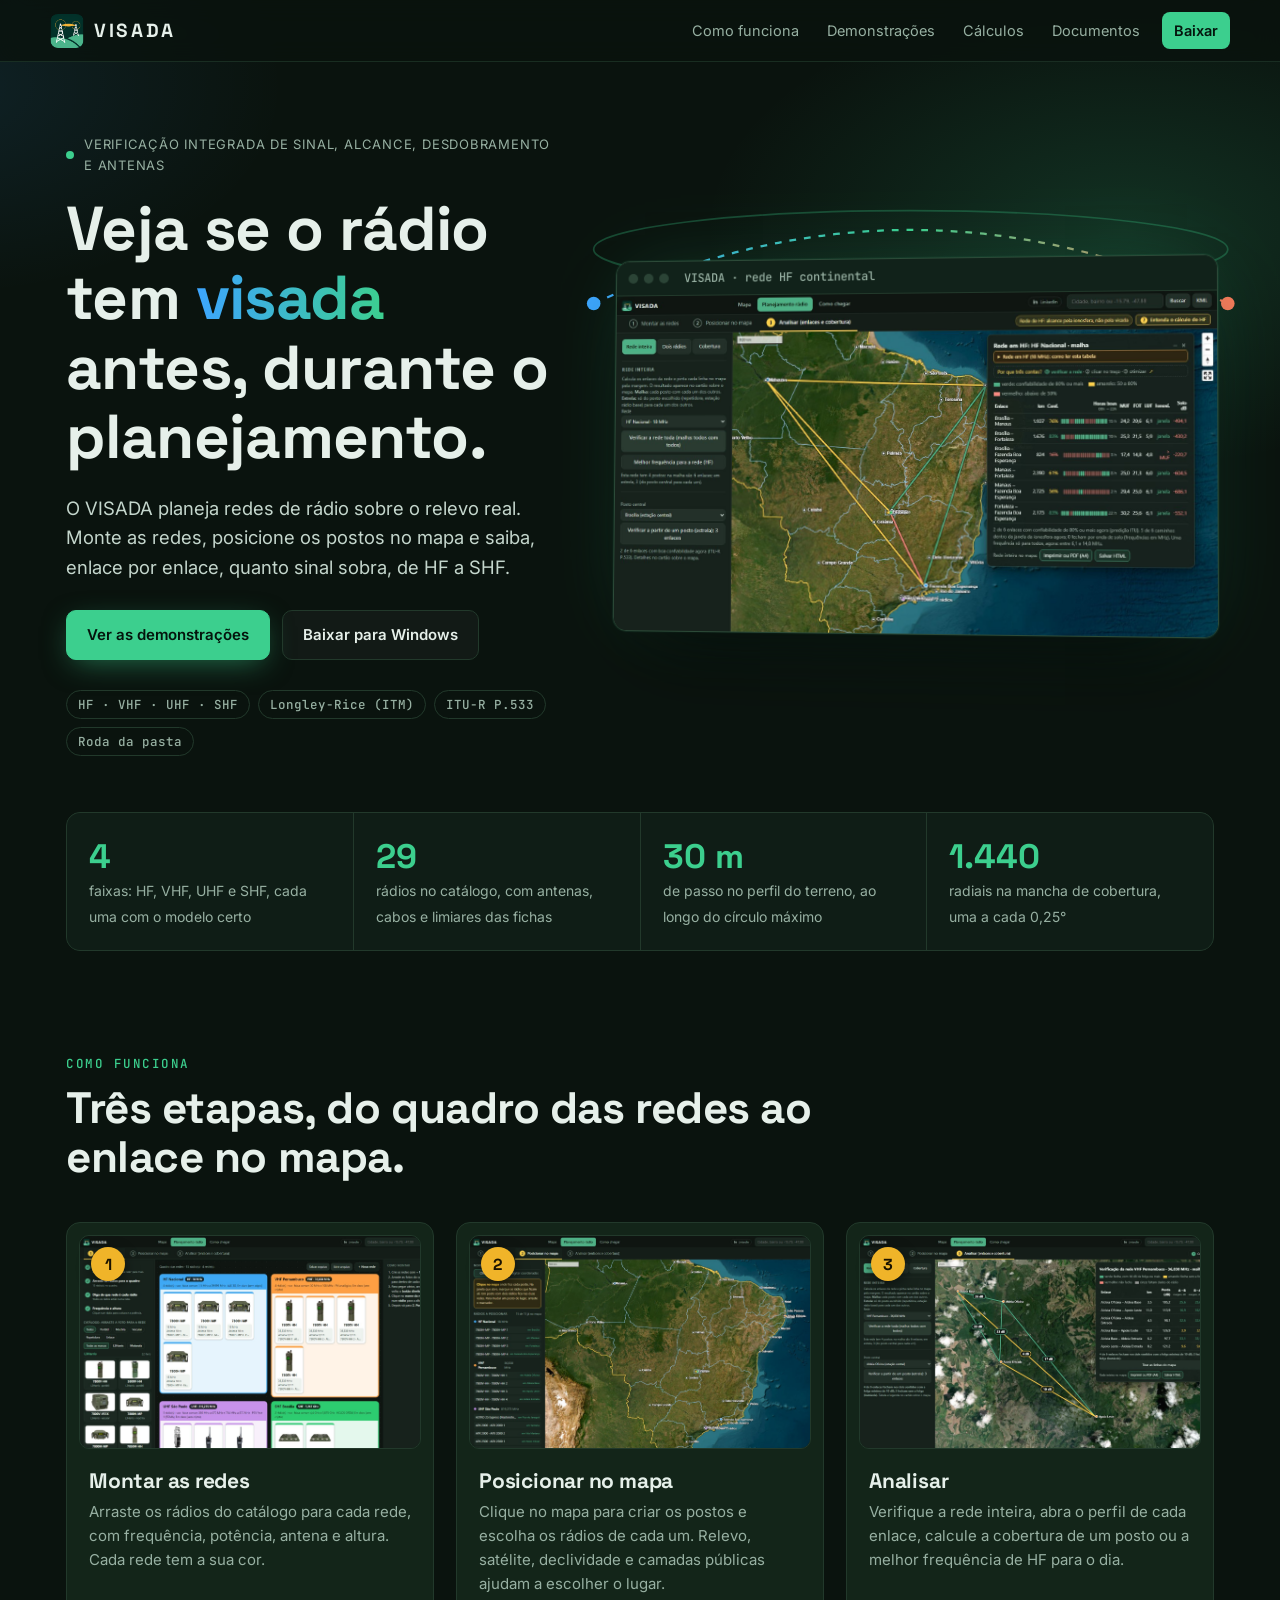
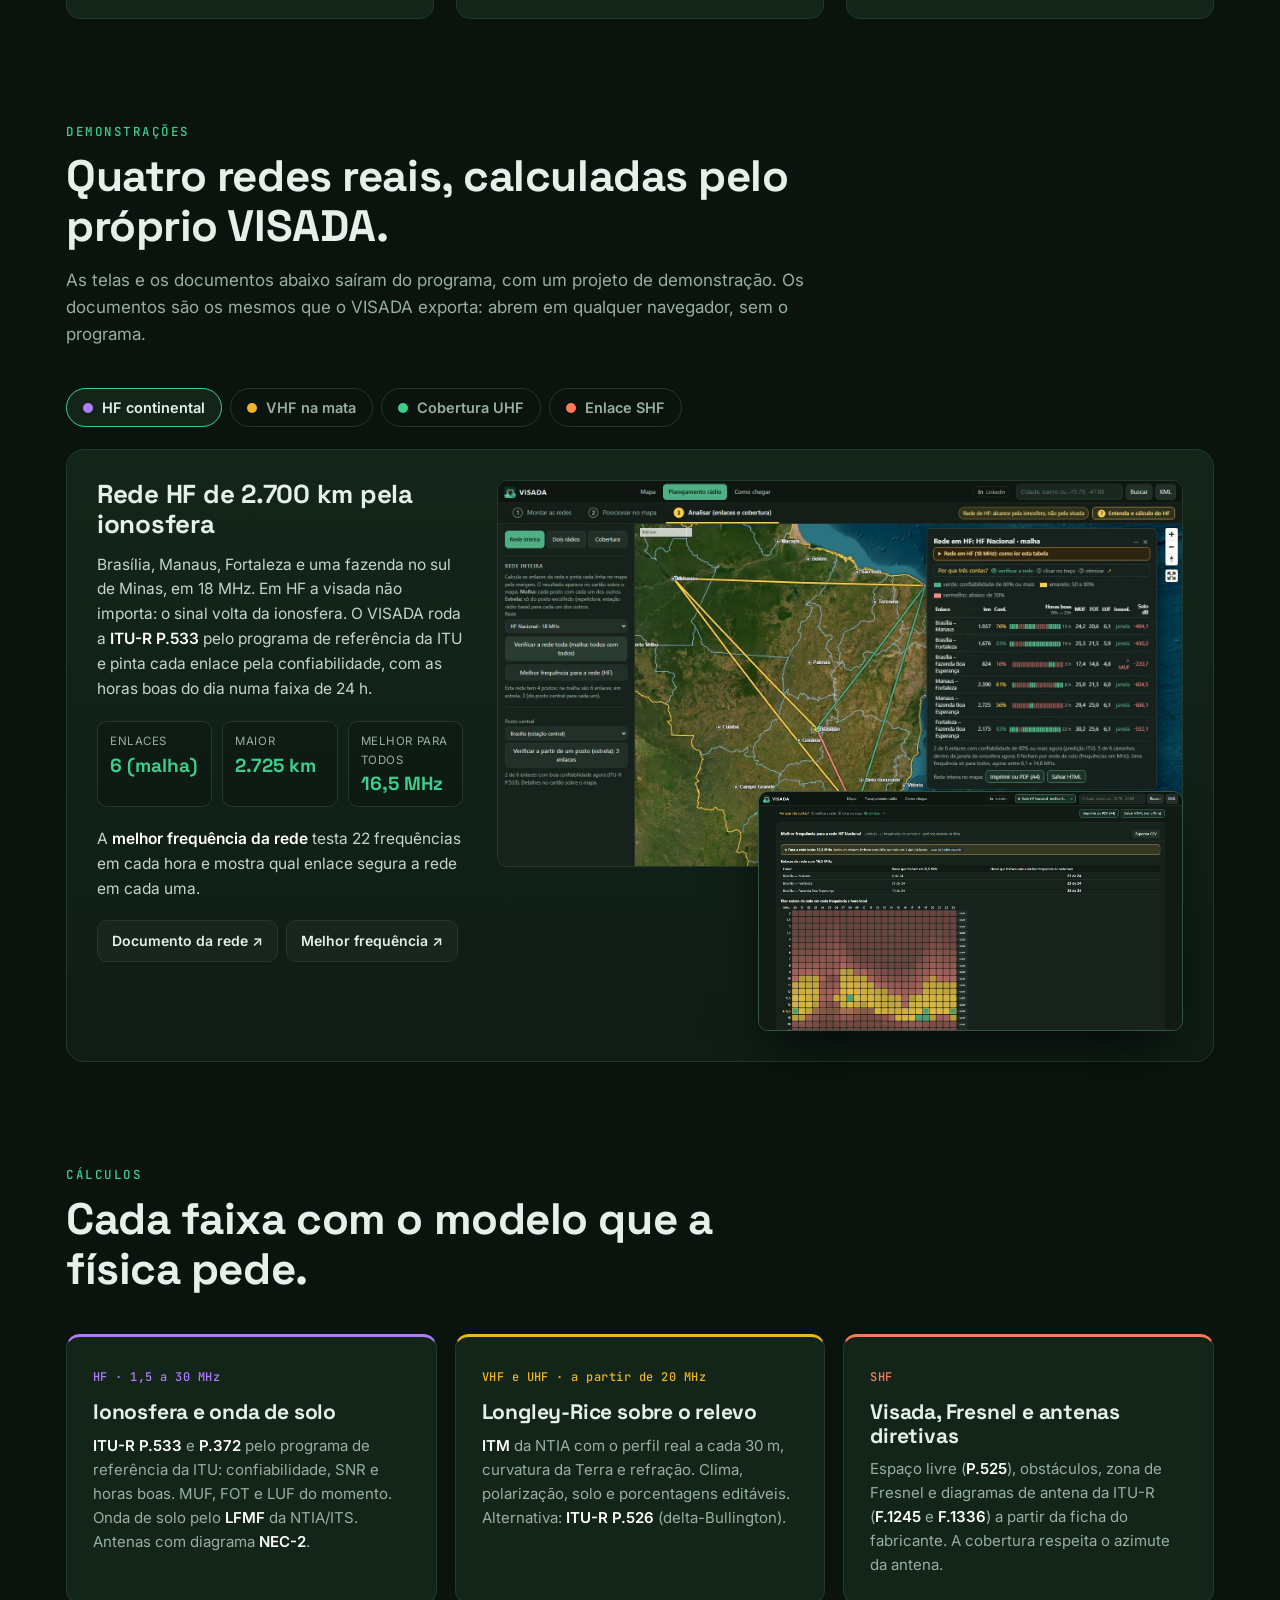
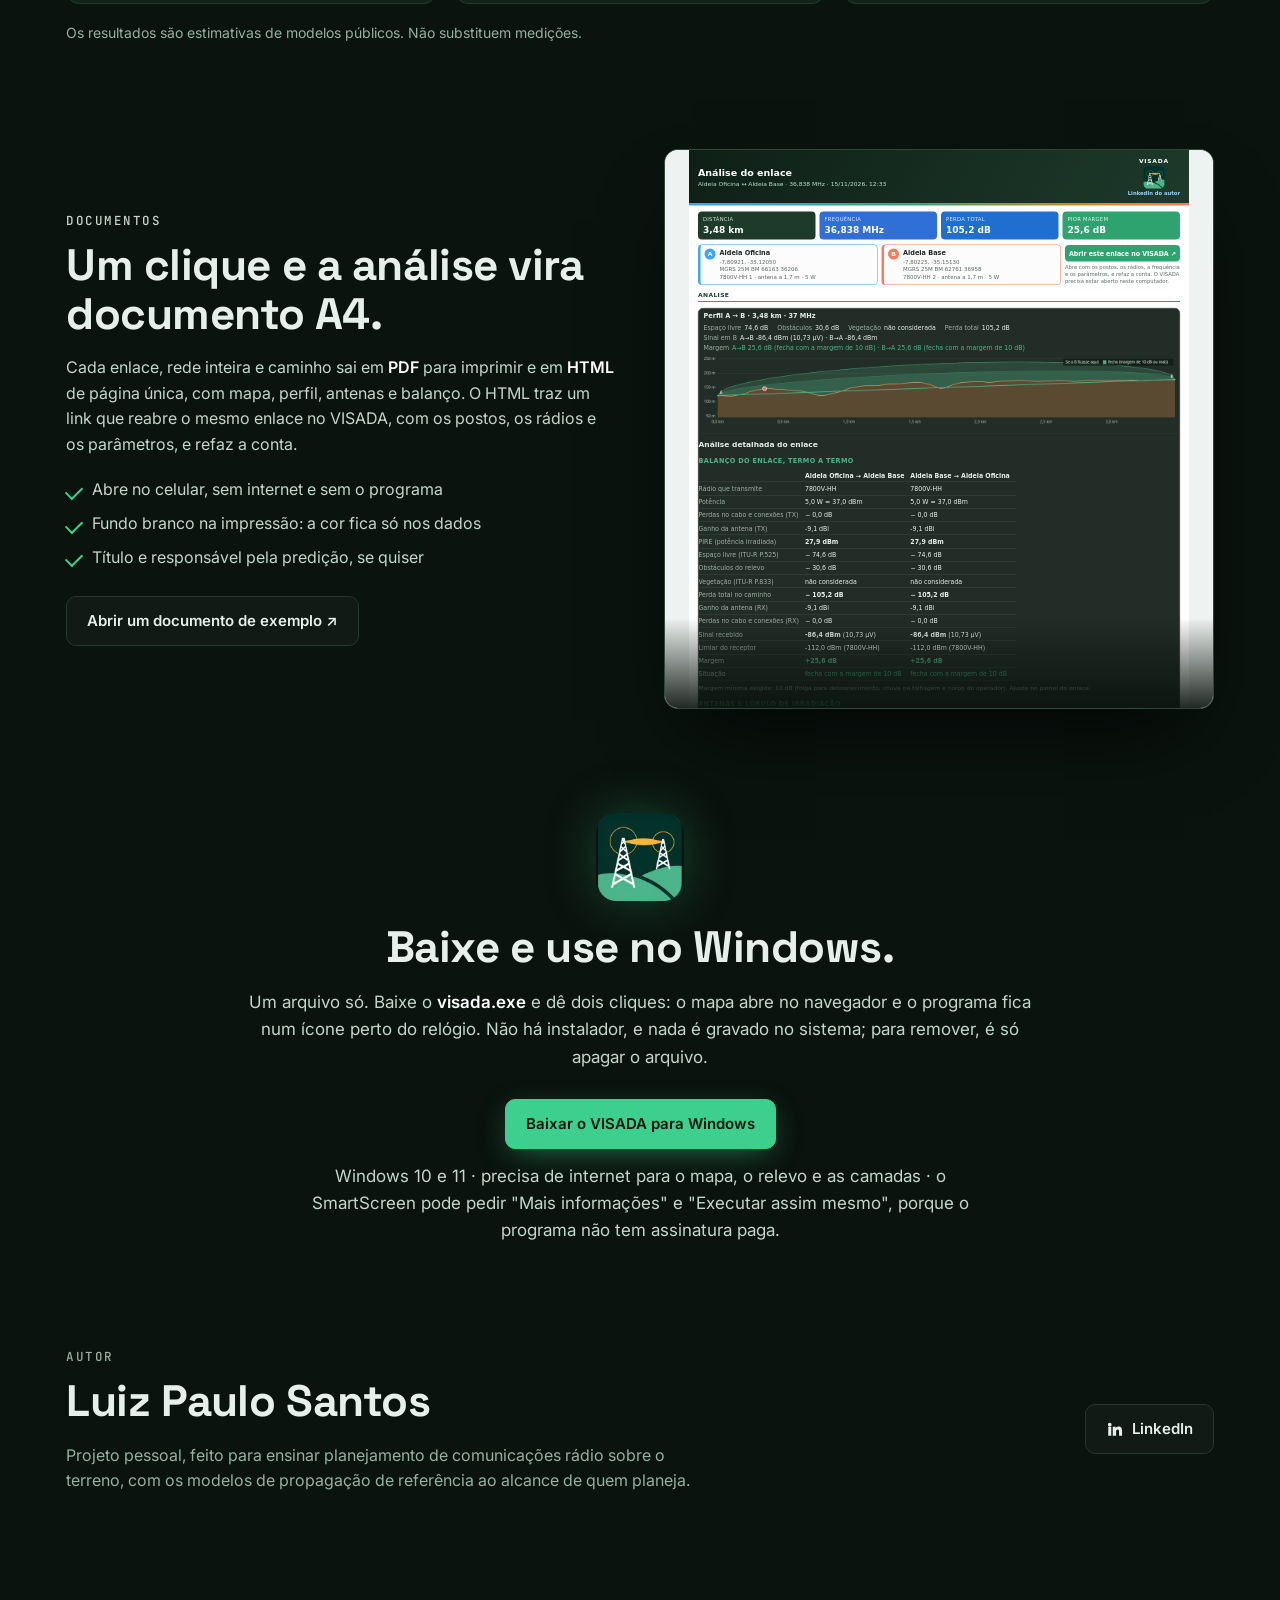
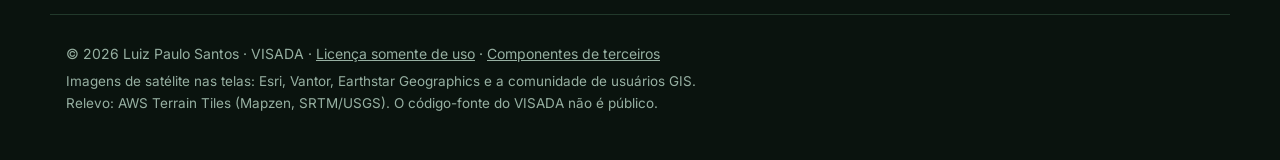
==== index.html @ 1f29a6fe "Titulo: visada antes, durante o planejamento Co-Authored-By: Claude Opus 4.8 <noreply@anthropic.com>" ====
<!doctype html>
<html lang="pt-BR">
<head>
<meta charset="utf-8">
<meta name="viewport" content="width=device-width, initial-scale=1">
<title>VISADA · Planejamento de enlaces de rádio sobre o terreno</title>
<meta name="description" content="VISADA: Verificação Integrada de Sinal, Alcance, Desdobramento e Antenas. Planeje redes de rádio HF, VHF, UHF e SHF sobre o relevo real, com Longley-Rice, ITU-R P.533 e cobertura por radiais.">
<meta name="author" content="Luiz Paulo Santos">
<meta property="og:title" content="VISADA · Planejamento de enlaces de rádio">
<meta property="og:description" content="Redes HF, VHF, UHF e SHF sobre o relevo real: enlaces, cobertura, melhor frequência e documentos prontos.">
<meta property="og:image" content="demo/rede-hf.jpg">
<meta name="theme-color" content="#0b1510">
<link rel="icon" type="image/png" href="img/favicon.png">
<link rel="preconnect" href="https://fonts.googleapis.com">
<link rel="preconnect" href="https://fonts.gstatic.com" crossorigin>
<link href="https://fonts.googleapis.com/css2?family=Space+Grotesk:wght@500;600;700&family=Inter:wght@400;500;600&family=JetBrains+Mono:wght@500&display=swap" rel="stylesheet">
<link rel="stylesheet" href="estilo.css">
</head>
<body>

<header class="topo">
  <a class="marca" href="#inicio" aria-label="VISADA, início"><img src="img/visada.png" alt="" width="34" height="34"><span>VISADA</span></a>
  <nav aria-label="Seções">
    <a href="#como">Como funciona</a>
    <a href="#demonstracoes">Demonstrações</a>
    <a href="#calculos">Cálculos</a>
    <a href="#documentos">Documentos</a>
    <a class="nav-baixar" href="#baixar">Baixar</a>
  </nav>
</header>

<main id="inicio">

<!-- ============ ABERTURA ============ -->
<section class="hero">
  <div class="hero-texto">
    <p class="sobretitulo"><span class="ponto"></span>Verificação Integrada de Sinal, Alcance, Desdobramento e Antenas</p>
    <h1>Veja se o rádio tem <em>visada</em> antes, durante o planejamento.</h1>
    <p class="lead">O VISADA planeja redes de rádio sobre o relevo real. Monte as redes, posicione os postos no mapa e saiba, enlace por enlace, quanto sinal sobra, de HF a SHF.</p>
    <div class="acoes">
      <a class="botao primario" href="#demonstracoes">Ver as demonstrações</a>
      <a class="botao" href="#baixar">Baixar para Windows</a>
    </div>
    <ul class="selos">
      <li>HF · VHF · UHF · SHF</li>
      <li>Longley-Rice (ITM)</li>
      <li>ITU-R P.533</li>
      <li>Roda da pasta</li>
    </ul>
  </div>
  <figure class="hero-tela">
    <svg class="fresnel" viewBox="0 0 600 140" aria-hidden="true">
      <defs><linearGradient id="gf" x1="0" x2="1"><stop offset="0" stop-color="#3da5ff"/><stop offset=".5" stop-color="#3ccf8e"/><stop offset="1" stop-color="#ff7a5a"/></linearGradient></defs>
      <path d="M20 110 Q300 -20 580 110" fill="none" stroke="url(#gf)" stroke-width="2" stroke-dasharray="6 7" class="onda"/>
      <ellipse cx="300" cy="62" rx="280" ry="34" fill="none" stroke="#3ccf8e" stroke-opacity=".28" stroke-width="1.5"/>
      <circle cx="20" cy="110" r="6" fill="#3da5ff"/><circle cx="580" cy="110" r="6" fill="#ff7a5a"/>
    </svg>
    <div class="janela">
      <div class="janela-barra"><i></i><i></i><i></i><span>VISADA · rede HF continental</span></div>
      <button class="ampliar" data-img="demo/rede-hf.jpg" data-leg="Rede HF Nacional: Brasília, Manaus, Fortaleza e Fazenda Boa Esperança, com a confiabilidade da ITU-R P.533 em cada enlace e as horas boas do dia.">
        <img src="demo/rede-hf.jpg" alt="Tela do VISADA com a rede HF entre Brasília, Manaus, Fortaleza e Minas Gerais, linhas coloridas pela confiabilidade" width="1600" height="900">
      </button>
    </div>
  </figure>
</section>

<!-- ============ NÚMEROS ============ -->
<section class="numeros" aria-label="O VISADA em números">
  <div><b>4</b><span>faixas: HF, VHF, UHF e SHF, cada uma com o modelo certo</span></div>
  <div><b>29</b><span>rádios no catálogo, com antenas, cabos e limiares das fichas</span></div>
  <div><b>30 m</b><span>de passo no perfil do terreno, ao longo do círculo máximo</span></div>
  <div><b>1.440</b><span>radiais na mancha de cobertura, uma a cada 0,25°</span></div>
</section>

<!-- ============ COMO FUNCIONA ============ -->
<section id="como" class="secao">
  <div class="cabeca">
    <p class="rotulo">Como funciona</p>
    <h2>Três etapas, do quadro das redes ao enlace no mapa.</h2>
  </div>
  <ol class="etapas">
    <li>
      <button class="ampliar" data-img="demo/etapa1-redes.jpg" data-leg="Etapa 1: o quadro das redes. Arraste a foto do rádio para dentro de cada rede."><img src="demo/etapa1-redes.jpg" alt="Quadro das redes com os rádios arrastados para cada rede" loading="lazy" width="1600" height="900"></button>
      <span class="n">1</span>
      <h3>Montar as redes</h3>
      <p>Arraste os rádios do catálogo para cada rede, com frequência, potência, antena e altura. Cada rede tem a sua cor.</p>
    </li>
    <li>
      <button class="ampliar" data-img="demo/etapa2-postos.jpg" data-leg="Etapa 2: os postos sobre o mapa, com os rádios de cada um."><img src="demo/etapa2-postos.jpg" alt="Mapa do Brasil com os postos das quatro redes de demonstração" loading="lazy" width="1600" height="900"></button>
      <span class="n">2</span>
      <h3>Posicionar no mapa</h3>
      <p>Clique no mapa para criar os postos e escolha os rádios de cada um. Relevo, satélite, declividade e camadas públicas ajudam a escolher o lugar.</p>
    </li>
    <li>
      <button class="ampliar" data-img="demo/rede-vhf.jpg" data-leg="Etapa 3: a rede inteira verificada, cada linha pintada pela margem."><img src="demo/rede-vhf.jpg" alt="Rede VHF com as linhas coloridas pela margem de sinal" loading="lazy" width="1600" height="900"></button>
      <span class="n">3</span>
      <h3>Analisar</h3>
      <p>Verifique a rede inteira, abra o perfil de cada enlace, calcule a cobertura de um posto ou a melhor frequência de HF para o dia.</p>
    </li>
  </ol>
</section>

<!-- ============ DEMONSTRAÇÕES ============ -->
<section id="demonstracoes" class="secao">
  <div class="cabeca">
    <p class="rotulo">Demonstrações</p>
    <h2>Quatro redes reais, calculadas pelo próprio VISADA.</h2>
    <p class="sub">As telas e os documentos abaixo saíram do programa, com um projeto de demonstração. Os documentos são os mesmos que o VISADA exporta: abrem em qualquer navegador, sem o programa.</p>
  </div>

  <div class="abas" role="tablist" aria-label="Escolha a demonstração">
    <button role="tab" aria-selected="true" aria-controls="d-hf" id="t-hf"><span class="cor" style="--c:#b07cff"></span>HF continental</button>
    <button role="tab" aria-selected="false" aria-controls="d-vhf" id="t-vhf"><span class="cor" style="--c:#f0b429"></span>VHF na mata</button>
    <button role="tab" aria-selected="false" aria-controls="d-uhf" id="t-uhf"><span class="cor" style="--c:#3ccf8e"></span>Cobertura UHF</button>
    <button role="tab" aria-selected="false" aria-controls="d-shf" id="t-shf"><span class="cor" style="--c:#ff7a5a"></span>Enlace SHF</button>
  </div>

  <article class="demo" id="d-hf" role="tabpanel" aria-labelledby="t-hf">
    <div class="demo-texto">
      <h3>Rede HF de 2.700 km pela ionosfera</h3>
      <p>Brasília, Manaus, Fortaleza e uma fazenda no sul de Minas, em 18 MHz. Em HF a visada não importa: o sinal volta da ionosfera. O VISADA roda a <b>ITU-R P.533</b> pelo programa de referência da ITU e pinta cada enlace pela confiabilidade, com as horas boas do dia numa faixa de 24 h.</p>
      <dl class="fatos">
        <div><dt>Enlaces</dt><dd>6 (malha)</dd></div>
        <div><dt>Maior</dt><dd>2.725 km</dd></div>
        <div><dt>Melhor para todos</dt><dd>16,5 MHz</dd></div>
      </dl>
      <p>A <b>melhor frequência da rede</b> testa 22 frequências em cada hora e mostra qual enlace segura a rede em cada uma.</p>
      <div class="docs">
        <a class="botao pequeno" href="demo/documento-rede-hf.html" target="_blank" rel="noopener">Documento da rede ↗</a>
        <a class="botao pequeno" href="demo/documento-melhor-frequencia-hf.html" target="_blank" rel="noopener">Melhor frequência ↗</a>
      </div>
    </div>
    <div class="demo-telas">
      <button class="ampliar grande" data-img="demo/rede-hf.jpg" data-leg="Rede HF Nacional: confiabilidade de cada enlace, MUF, FOT, LUF e horas boas."><img src="demo/rede-hf.jpg" alt="Rede HF no mapa do Brasil com a tabela de confiabilidade" loading="lazy" width="1600" height="900"></button>
      <button class="ampliar" data-img="demo/hf-melhor-frequencia.jpg" data-leg="Melhor frequência para a rede: o pior enlace em cada frequência e hora local."><img src="demo/hf-melhor-frequencia.jpg" alt="Matriz de frequência por hora com o pior enlace da rede" loading="lazy" width="1600" height="900"></button>
    </div>
  </article>

  <article class="demo" id="d-vhf" role="tabpanel" aria-labelledby="t-vhf" hidden>
    <div class="demo-texto">
      <h3>Rede VHF de portáteis numa área de mata</h3>
      <p>Quatro rádios portáteis em 36,8 MHz, a até 14 km um do outro. A verificação mostra na hora quais enlaces fecham com folga (verde), quais fecham no limite (amarelo) e por quê: o perfil do terreno, a zona de Fresnel e o balanço termo a termo, nos dois sentidos.</p>
      <dl class="fatos">
        <div><dt>Fecham com folga</dt><dd>4 de 6</dd></div>
        <div><dt>No limite</dt><dd class="medio">2</dd></div>
        <div><dt>Modelo</dt><dd>Longley-Rice</dd></div>
      </dl>
      <div class="docs">
        <a class="botao pequeno" href="demo/documento-rede-vhf.html" target="_blank" rel="noopener">Documento da rede ↗</a>
        <a class="botao pequeno" href="demo/documento-enlace-vhf.html" target="_blank" rel="noopener">Análise completa do enlace ↗</a>
      </div>
    </div>
    <div class="demo-telas">
      <button class="ampliar grande" data-img="demo/rede-vhf.jpg" data-leg="Rede VHF Pernambuco: margem de cada enlace no mapa e na tabela."><img src="demo/rede-vhf.jpg" alt="Rede VHF com rótulos de margem em dB sobre a imagem de satélite" loading="lazy" width="1600" height="900"></button>
      <button class="ampliar" data-img="demo/analise-completa-vhf.jpg" data-leg="Análise completa: perfil com a zona de Fresnel e o balanço do enlace termo a termo."><img src="demo/analise-completa-vhf.jpg" alt="Perfil do terreno com a zona de Fresnel e a tabela do balanço do enlace" loading="lazy" width="1600" height="900"></button>
    </div>
  </article>

  <article class="demo" id="d-uhf" role="tabpanel" aria-labelledby="t-uhf" hidden>
    <div class="demo-texto">
      <h3>Cobertura de uma repetidora UHF numa capital</h3>
      <p>Uma estação P25 em 819 MHz no alto de um pico, raio de 45 km. Do posto saem 1.440 radiais; cada ponto recebe a cor da margem de sinal. O vermelho mostra onde o rádio <b>não chega</b>, não é deixado em branco.</p>
      <dl class="fatos">
        <div><dt>Raio</dt><dd>45 km</dd></div>
        <div><dt>Radiais</dt><dd>1.440</dd></div>
        <div><dt>Exporta</dt><dd>KMZ</dd></div>
      </dl>
      <p>A mancha sai em KMZ para o Google Earth e fica salva num arquivo do VISADA, que reabre sem recalcular.</p>
      <div class="docs">
        <a class="botao pequeno" href="dados/cobertura-demonstracao.visada.json" download>Baixar esta cobertura (.visada.json)</a>
      </div>
    </div>
    <div class="demo-telas">
      <button class="ampliar grande" data-img="demo/cobertura-uhf.jpg" data-leg="Cobertura UHF: verde fecha com folga, amarelo no limite, vermelho não chega."><img src="demo/cobertura-uhf.jpg" alt="Mancha de cobertura circular sobre a imagem de satélite de uma capital" loading="lazy" width="1600" height="900"></button>
    </div>
  </article>

  <article class="demo" id="d-shf" role="tabpanel" aria-labelledby="t-shf" hidden>
    <div class="demo-texto">
      <h3>Enlace SHF de 15 km atravessando um lago</h3>
      <p>Dois rádios de banda larga em 5,3 GHz, com antenas omnidirecionais. O VISADA mostra que este enlace <b>não fecha</b> (−6 dB) e onde o terreno corta a zona de Fresnel. A vista 3D mostra a antena no tamanho da ficha e o lóbulo da ITU-R, com e sem o reflexo do solo.</p>
      <dl class="fatos">
        <div><dt>Distância</dt><dd>14,8 km</dd></div>
        <div><dt>Margem</dt><dd class="ruim">−6 dB</dd></div>
        <div><dt>Diagrama</dt><dd>ITU-R F.1336</dd></div>
      </dl>
      <div class="docs">
        <a class="botao pequeno" href="demo/documento-enlace-shf.html" target="_blank" rel="noopener">Análise completa do enlace ↗</a>
      </div>
    </div>
    <div class="demo-telas">
      <button class="ampliar grande" data-img="demo/perfil-shf.jpg" data-leg="Enlace SHF: perfil do terreno e a margem nos dois sentidos."><img src="demo/perfil-shf.jpg" alt="Enlace sobre um lago com o perfil do terreno embaixo do mapa" loading="lazy" width="1600" height="900"></button>
      <button class="ampliar" data-img="demo/antena-3d.jpg" data-leg="Antena em 3D: o lóbulo da antena omnidirecional, com os cortes vertical e horizontal."><img src="demo/antena-3d.jpg" alt="Vista 3D do lóbulo de uma antena omnidirecional" loading="lazy" width="1100" height="760"></button>
    </div>
  </article>
</section>

<!-- ============ CÁLCULOS ============ -->
<section id="calculos" class="secao">
  <div class="cabeca">
    <p class="rotulo">Cálculos</p>
    <h2>Cada faixa com o modelo que a física pede.</h2>
  </div>
  <div class="modelos">
    <article>
      <span class="faixa" style="--c:#b07cff">HF · 1,5 a 30 MHz</span>
      <h3>Ionosfera e onda de solo</h3>
      <p><b>ITU-R P.533</b> e <b>P.372</b> pelo programa de referência da ITU: confiabilidade, SNR e horas boas. MUF, FOT e LUF do momento. Onda de solo pelo <b>LFMF</b> da NTIA/ITS. Antenas com diagrama <b>NEC-2</b>.</p>
    </article>
    <article>
      <span class="faixa" style="--c:#f0b429">VHF e UHF · a partir de 20 MHz</span>
      <h3>Longley-Rice sobre o relevo</h3>
      <p><b>ITM</b> da NTIA com o perfil real a cada 30 m, curvatura da Terra e refração. Clima, polarização, solo e porcentagens editáveis. Alternativa: <b>ITU-R P.526</b> (delta-Bullington).</p>
    </article>
    <article>
      <span class="faixa" style="--c:#ff7a5a">SHF</span>
      <h3>Visada, Fresnel e antenas diretivas</h3>
      <p>Espaço livre (<b>P.525</b>), obstáculos, zona de Fresnel e diagramas de antena da ITU-R (<b>F.1245</b> e <b>F.1336</b>) a partir da ficha do fabricante. A cobertura respeita o azimute da antena.</p>
    </article>
  </div>
  <p class="aviso">Os resultados são estimativas de modelos públicos. Não substituem medições.</p>
</section>

<!-- ============ DOCUMENTOS ============ -->
<section id="documentos" class="secao doc-secao">
  <div class="doc-texto">
    <p class="rotulo">Documentos</p>
    <h2>Um clique e a análise vira documento A4.</h2>
    <p>Cada enlace, rede inteira e caminho sai em <b>PDF</b> para imprimir e em <b>HTML</b> de página única, com mapa, perfil, antenas e balanço. O HTML traz um link que reabre o mesmo enlace no VISADA, com os postos, os rádios e os parâmetros, e refaz a conta.</p>
    <ul class="lista">
      <li>Abre no celular, sem internet e sem o programa</li>
      <li>Fundo branco na impressão: a cor fica só nos dados</li>
      <li>Título e responsável pela predição, se quiser</li>
    </ul>
    <a class="botao" href="demo/documento-enlace-vhf.html" target="_blank" rel="noopener">Abrir um documento de exemplo ↗</a>
  </div>
  <div class="doc-previa">
    <iframe src="demo/documento-enlace-vhf.html" title="Documento de exemplo: análise completa de um enlace VHF" loading="lazy" tabindex="-1"></iframe>
  </div>
</section>

<!-- ============ BAIXAR ============ -->
<section id="baixar" class="secao baixar">
  <img src="img/visada.png" alt="" width="88" height="88">
  <h2>Baixe e use no Windows.</h2>
  <p>Um arquivo só. Baixe o <b>visada.exe</b> e dê dois cliques: o mapa abre no navegador e o programa fica num ícone perto do relógio. Não há instalador, e nada é gravado no sistema; para remover, é só apagar o arquivo.</p>
  <div class="acoes centro">
    <a class="botao primario" href="https://github.com/lpluiz/visada-windows/releases/latest">Baixar o VISADA para Windows</a>
  </div>
  <p class="miudo">Windows 10 e 11 · precisa de internet para o mapa, o relevo e as camadas · o SmartScreen pode pedir "Mais informações" e "Executar assim mesmo", porque o programa não tem assinatura paga.</p>
</section>

<!-- ============ AUTOR ============ -->
<section class="secao autor">
  <div>
    <p class="rotulo">Autor</p>
    <h2>Luiz Paulo Santos</h2>
    <p>Projeto pessoal, feito para ensinar planejamento de comunicações rádio sobre o terreno, com os modelos de propagação de referência ao alcance de quem planeja.</p>
  </div>
  <a class="botao linkedin" href="https://www.linkedin.com/in/lpluiz/" target="_blank" rel="noopener">
    <svg viewBox="0 0 24 24" width="18" height="18" aria-hidden="true"><path fill="currentColor" d="M4.98 3.5a2.5 2.5 0 1 1 0 5 2.5 2.5 0 0 1 0-5zM3 9h4v12H3zM9 9h3.8v1.7h.05c.53-1 1.83-2.05 3.77-2.05 4.03 0 4.78 2.65 4.78 6.1V21h-4v-5.5c0-1.31-.02-3-1.83-3-1.83 0-2.11 1.43-2.11 2.9V21H9z"/></svg>
    LinkedIn
  </a>
</section>

</main>

<footer class="rodape">
  <p>© 2026 Luiz Paulo Santos · VISADA · <a href="LICENCA.txt">Licença somente de uso</a> · <a href="TERCEIROS.txt">Componentes de terceiros</a></p>
  <p class="miudo">Imagens de satélite nas telas: Esri, Vantor, Earthstar Geographics e a comunidade de usuários GIS. Relevo: AWS Terrain Tiles (Mapzen, SRTM/USGS). O código-fonte do VISADA não é público.</p>
</footer>

<dialog class="lupa" aria-label="Imagem ampliada">
  <button class="lupa-x" aria-label="Fechar">×</button>
  <img alt="">
  <p class="lupa-leg"></p>
</dialog>

<script src="site.js"></script>
</body>
</html>
---- estilo.css ----
/* © 2026 Luiz Paulo Santos. Site do VISADA. */
:root {
  --fundo: #0a130e;
  --fundo-2: #0f1d16;
  --cartao: #132519;
  --linha: #22392b;
  --texto: #e6f0ea;
  --suave: #97b0a2;
  --verde: #3ccf8e;
  --verde-esc: #1f7a52;
  --azul: #3da5ff;
  --ambar: #f0b429;
  --coral: #ff7a5a;
  --raio: 14px;
  --larg: 1180px;
  --titulo: "Space Grotesk", "Segoe UI", system-ui, sans-serif;
  --corpo: "Inter", "Segoe UI", system-ui, sans-serif;
  color-scheme: dark;
}
* { box-sizing: border-box; }
html { scroll-behavior: smooth; scroll-padding-top: 76px; overflow-x: clip; }
body { margin: 0; background: var(--fundo); color: var(--texto); font: 16px/1.6 var(--corpo); -webkit-font-smoothing: antialiased; overflow-x: clip; }
main { overflow-x: clip; }
img { max-width: 100%; height: auto; display: block; }
a { color: var(--verde); }
h1, h2, h3 { font-family: var(--titulo); line-height: 1.12; margin: 0; letter-spacing: -.01em; }
b { color: #fff; font-weight: 600; }

/* ---------- topo ---------- */
.topo { position: sticky; top: 0; z-index: 20; display: flex; align-items: center; justify-content: space-between; gap: 16px; padding: 12px max(16px, calc((100% - var(--larg)) / 2)); background: rgba(10, 19, 14, .78); backdrop-filter: blur(12px); border-bottom: 1px solid rgba(34, 57, 43, .7); }
.marca { display: flex; align-items: center; gap: 10px; color: var(--texto); text-decoration: none; font: 700 19px var(--titulo); letter-spacing: .14em; }
.marca img { border-radius: 8px; }
.topo nav { display: flex; gap: 4px; align-items: center; }
.topo nav a { color: var(--suave); text-decoration: none; font-size: 14.5px; padding: 7px 12px; border-radius: 8px; transition: color .15s, background .15s; }
.topo nav a:hover { color: var(--texto); background: rgba(255, 255, 255, .05); }
.topo nav .nav-baixar { color: #04140c; background: var(--verde); font-weight: 600; margin-left: 6px; }
.topo nav .nav-baixar:hover { background: #5be0a3; color: #04140c; }

/* ---------- botões ---------- */
.botao { display: inline-flex; align-items: center; justify-content: center; gap: 8px; padding: 12px 20px; border-radius: 10px; border: 1px solid var(--linha); color: var(--texto); background: rgba(255, 255, 255, .03); text-decoration: none; font-weight: 600; font-size: 15px; transition: transform .15s, border-color .15s, background .15s; }
.botao:hover { border-color: var(--verde); transform: translateY(-1px); }
.botao.primario { background: var(--verde); border-color: var(--verde); color: #04140c; box-shadow: 0 8px 30px -8px rgba(60, 207, 142, .55); }
.botao.primario:hover { background: #5be0a3; }
.botao.pequeno { padding: 9px 14px; font-size: 14px; }
.acoes { display: flex; flex-wrap: wrap; gap: 12px; margin-top: 28px; }
.acoes.centro { justify-content: center; }

/* ---------- abertura ---------- */
.hero { position: relative; display: grid; grid-template-columns: minmax(0, 1fr) minmax(0, 1.25fr); gap: 56px; align-items: center; max-width: var(--larg); margin: 0 auto; padding: 72px 16px 56px; }
.hero::before { content: ""; position: absolute; inset: -120px -40vw auto; height: 720px; z-index: -1; background: radial-gradient(600px 340px at 72% 40%, rgba(60, 207, 142, .16), transparent 70%), radial-gradient(500px 300px at 18% 20%, rgba(61, 165, 255, .10), transparent 70%); }
.sobretitulo { display: flex; align-items: center; gap: 10px; margin: 0 0 18px; color: var(--suave); font-size: 13px; letter-spacing: .06em; text-transform: uppercase; }
.ponto { width: 8px; height: 8px; border-radius: 50%; background: var(--verde); box-shadow: 0 0 0 0 rgba(60, 207, 142, .6); animation: pulso 2.4s infinite; flex: none; }
@keyframes pulso { 70% { box-shadow: 0 0 0 10px rgba(60, 207, 142, 0); } 100% { box-shadow: 0 0 0 0 rgba(60, 207, 142, 0); } }
.hero h1 { font-size: clamp(38px, 5.2vw, 62px); font-weight: 700; }
.hero h1 em { font-style: normal; color: var(--verde); background: linear-gradient(90deg, var(--azul), var(--verde)); -webkit-background-clip: text; background-clip: text; -webkit-text-fill-color: transparent; }
.lead { font-size: 18.5px; color: #c4d6cc; margin: 22px 0 0; max-width: 34em; }
.selos { display: flex; flex-wrap: wrap; gap: 8px; list-style: none; padding: 0; margin: 30px 0 0; }
.selos li { font: 500 12.5px "JetBrains Mono", monospace; color: var(--suave); border: 1px solid var(--linha); border-radius: 999px; padding: 5px 11px; }
.hero-tela { position: relative; margin: 0; }
.fresnel { position: absolute; left: -6%; right: -6%; top: -78px; width: 112%; height: auto; pointer-events: none; }
.fresnel .onda { animation: correr 3s linear infinite; }
@keyframes correr { to { stroke-dashoffset: -26; } }
.janela { position: relative; border-radius: 14px; overflow: hidden; border: 1px solid #2c4a38; background: #0d1a13; box-shadow: 0 40px 80px -30px rgba(0, 0, 0, .8), 0 0 0 1px rgba(60, 207, 142, .08), 0 0 80px -20px rgba(60, 207, 142, .25); transform: perspective(1600px) rotateY(-6deg) rotateX(2deg); transition: transform .5s; }
.janela:hover { transform: none; }
.janela-barra { display: flex; align-items: center; gap: 6px; padding: 9px 12px; background: #11221a; border-bottom: 1px solid #22392b; }
.janela-barra i { width: 10px; height: 10px; border-radius: 50%; background: #2b4436; }
.janela-barra span { margin-left: 10px; font: 500 12px "JetBrains Mono", monospace; color: var(--suave); }

/* ---------- números ---------- */
.numeros { width: min(calc(100% - 32px), calc(var(--larg) - 32px)); margin: 0 auto; display: grid; grid-template-columns: repeat(4, 1fr); gap: 1px; background: var(--linha); border: 1px solid var(--linha); border-radius: var(--raio); overflow: hidden; }
.numeros div { background: var(--fundo-2); padding: 22px 22px 20px; }
.numeros b { display: block; font: 700 34px var(--titulo); color: var(--verde); }
.numeros span { color: var(--suave); font-size: 14px; }

/* ---------- seções ---------- */
.secao { max-width: var(--larg); margin: 0 auto; padding: 104px 16px 0; }
.cabeca { max-width: 760px; margin-bottom: 40px; }
.rotulo { margin: 0 0 12px; font: 500 12.5px "JetBrains Mono", monospace; letter-spacing: .12em; text-transform: uppercase; color: var(--verde); }
.secao h2 { font-size: clamp(30px, 3.8vw, 44px); font-weight: 700; }
.sub { color: var(--suave); font-size: 17px; margin: 16px 0 0; }

/* imagens clicáveis */
.ampliar { display: block; width: 100%; padding: 0; border: 0; background: none; cursor: zoom-in; border-radius: 10px; overflow: hidden; }
.ampliar img { transition: transform .5s; }
.ampliar:hover img { transform: scale(1.02); }
.ampliar:focus-visible { outline: 2px solid var(--verde); outline-offset: 3px; }

/* ---------- etapas ---------- */
.etapas { list-style: none; padding: 0; margin: 0; display: grid; grid-template-columns: repeat(3, 1fr); gap: 22px; }
.etapas li { position: relative; background: var(--cartao); border: 1px solid var(--linha); border-radius: var(--raio); padding: 12px 12px 22px; }
.etapas .ampliar { border: 1px solid var(--linha); aspect-ratio: 16 / 10; }
.etapas .ampliar img { width: 100%; height: 100%; object-fit: cover; object-position: left top; }
.etapas .n { position: absolute; top: 24px; left: 24px; display: grid; place-items: center; width: 34px; height: 34px; border-radius: 50%; background: var(--ambar); color: #1a1200; font: 700 16px var(--titulo); box-shadow: 0 4px 14px rgba(0, 0, 0, .5); }
.etapas h3 { font-size: 21px; margin: 20px 10px 8px; }
.etapas p { margin: 0 10px; color: var(--suave); font-size: 15px; }

/* ---------- demonstrações ---------- */
.abas { display: flex; flex-wrap: wrap; gap: 8px; margin-bottom: 22px; }
.abas button { display: inline-flex; align-items: center; gap: 9px; padding: 10px 16px; border-radius: 999px; border: 1px solid var(--linha); background: transparent; color: var(--suave); font: 600 14.5px var(--corpo); cursor: pointer; transition: all .15s; }
.abas button:hover { color: var(--texto); border-color: #36573f; }
.abas button[aria-selected="true"] { color: var(--texto); background: var(--cartao); border-color: var(--c, var(--verde)); }
.abas .cor { width: 10px; height: 10px; border-radius: 50%; background: var(--c); }
.demo { display: grid; grid-template-columns: minmax(0, .8fr) minmax(0, 1.5fr); gap: 34px; align-items: start; background: linear-gradient(180deg, var(--cartao), var(--fundo-2)); border: 1px solid var(--linha); border-radius: 18px; padding: 30px; animation: surgir .35s ease; }
.demo[hidden] { display: none; }
@keyframes surgir { from { opacity: 0; transform: translateY(8px); } }
.demo h3 { font-size: 26px; margin-bottom: 14px; }
.demo-texto p { color: #c4d6cc; margin: 0 0 14px; font-size: 15.5px; }
.fatos { display: grid; grid-template-columns: repeat(3, 1fr); gap: 10px; margin: 20px 0; }
.fatos div { border: 1px solid var(--linha); border-radius: 10px; padding: 10px 12px; background: rgba(0, 0, 0, .18); }
.fatos dt { font-size: 11.5px; color: var(--suave); text-transform: uppercase; letter-spacing: .05em; }
.fatos dd { margin: 2px 0 0; font: 700 19px var(--titulo); color: var(--verde); }
.fatos dd.ruim { color: var(--coral); }
.fatos dd.medio { color: var(--ambar); }
.docs { display: flex; flex-wrap: wrap; gap: 8px; margin-top: 18px; }
.demo-telas { display: grid; gap: 14px; }
.demo-telas .ampliar { border: 1px solid var(--linha); }
.demo-telas .ampliar:not(.grande) { width: 62%; justify-self: end; margin-top: -90px; position: relative; box-shadow: 0 24px 50px -16px rgba(0, 0, 0, .85); border-color: #36573f; }

/* ---------- cálculos ---------- */
.modelos { display: grid; grid-template-columns: repeat(3, 1fr); gap: 18px; }
.modelos article { background: var(--cartao); border: 1px solid var(--linha); border-radius: var(--raio); padding: 26px; border-top: 3px solid var(--c, var(--verde)); }
.modelos article:has(.faixa[style*="b07cff"]) { --c: #b07cff; }
.modelos article:has(.faixa[style*="f0b429"]) { --c: #f0b429; }
.modelos article:has(.faixa[style*="ff7a5a"]) { --c: #ff7a5a; }
.faixa { display: inline-block; font: 500 12px "JetBrains Mono", monospace; color: var(--c); letter-spacing: .04em; }
.modelos h3 { font-size: 21px; margin: 12px 0 10px; }
.modelos p { color: var(--suave); font-size: 15px; margin: 0; }
.aviso { color: var(--suave); font-size: 14px; margin: 18px 0 0; }

/* ---------- documentos ---------- */
.doc-secao { display: grid; grid-template-columns: minmax(0, 1fr) minmax(0, 1fr); gap: 48px; align-items: center; }
.doc-texto p { color: #c4d6cc; }
.lista { list-style: none; padding: 0; margin: 20px 0 26px; }
.lista li { position: relative; padding-left: 26px; margin: 8px 0; color: #c4d6cc; }
.lista li::before { content: ""; position: absolute; left: 0; top: .55em; width: 14px; height: 8px; border-left: 2px solid var(--verde); border-bottom: 2px solid var(--verde); transform: rotate(-45deg); }
.doc-previa { position: relative; height: 560px; border-radius: 14px; overflow: hidden; border: 1px solid #2c4a38; background: #eef2f0; box-shadow: 0 40px 80px -30px rgba(0, 0, 0, .8); }
.doc-previa iframe { width: 200%; height: 200%; border: 0; transform: scale(.5); transform-origin: 0 0; pointer-events: none; }
.doc-previa::after { content: ""; position: absolute; inset: auto 0 0; height: 90px; background: linear-gradient(transparent, rgba(10, 19, 14, .9)); }

/* ---------- baixar ---------- */
.baixar { text-align: center; max-width: 820px; }
.baixar img { margin: 0 auto 22px; border-radius: 20px; box-shadow: 0 0 60px -10px rgba(60, 207, 142, .45); }
.baixar > p { color: #c4d6cc; font-size: 17px; }
.miudo { color: var(--suave); font-size: 13.5px; margin: 14px auto 0; max-width: 680px; }

/* ---------- autor ---------- */
.autor { display: flex; align-items: center; justify-content: space-between; gap: 30px; }
.autor > div { max-width: 640px; }
.autor p { color: var(--suave); }
.linkedin { flex: none; }

/* ---------- rodapé ---------- */
.rodape { max-width: var(--larg); margin: 104px auto 0; padding: 28px 16px 40px; border-top: 1px solid var(--linha); color: var(--suave); font-size: 14px; }
.rodape p { margin: 0 0 6px; }
.rodape a { color: var(--suave); }
.rodape a:hover { color: var(--verde); }

/* ---------- lupa ---------- */
.lupa { width: min(1500px, 94vw); max-height: 94vh; padding: 0; border: 1px solid #2c4a38; border-radius: 14px; background: #0d1a13; color: var(--texto); overflow: auto; }
.lupa::backdrop { background: rgba(3, 8, 5, .82); backdrop-filter: blur(4px); }
.lupa img { width: 100%; }
.lupa-leg { margin: 0; padding: 12px 18px 16px; color: #c4d6cc; font-size: 15px; }
.lupa-x { position: absolute; top: 10px; right: 10px; width: 38px; height: 38px; border-radius: 50%; border: 1px solid #36573f; background: rgba(10, 19, 14, .85); color: var(--texto); font-size: 22px; line-height: 1; cursor: pointer; }

/* ---------- telas menores ---------- */
@media (max-width: 980px) {
  .hero { grid-template-columns: 1fr; gap: 70px; padding-top: 48px; }
  .janela { transform: none; }
  .numeros { grid-template-columns: repeat(2, 1fr); }
  .etapas, .modelos { grid-template-columns: 1fr; }
  .demo { grid-template-columns: 1fr; padding: 20px; }
  .demo-telas .ampliar:not(.grande) { width: 80%; margin-top: -40px; }
  .doc-secao { grid-template-columns: 1fr; }
  .doc-previa { height: 440px; }
}
@media (max-width: 640px) {
  .topo nav a:not(.nav-baixar) { display: none; }
  .secao { padding-top: 76px; }
  .numeros { grid-template-columns: 1fr 1fr; }
  .numeros div { padding: 16px; }
  .numeros b { font-size: 26px; }
  .fatos { grid-template-columns: 1fr 1fr; }
  .autor { flex-direction: column; align-items: flex-start; }
  .lead { font-size: 17px; }
}
@media (prefers-reduced-motion: reduce) {
  *, *::before, *::after { animation: none !important; transition: none !important; }
  html { scroll-behavior: auto; }
}
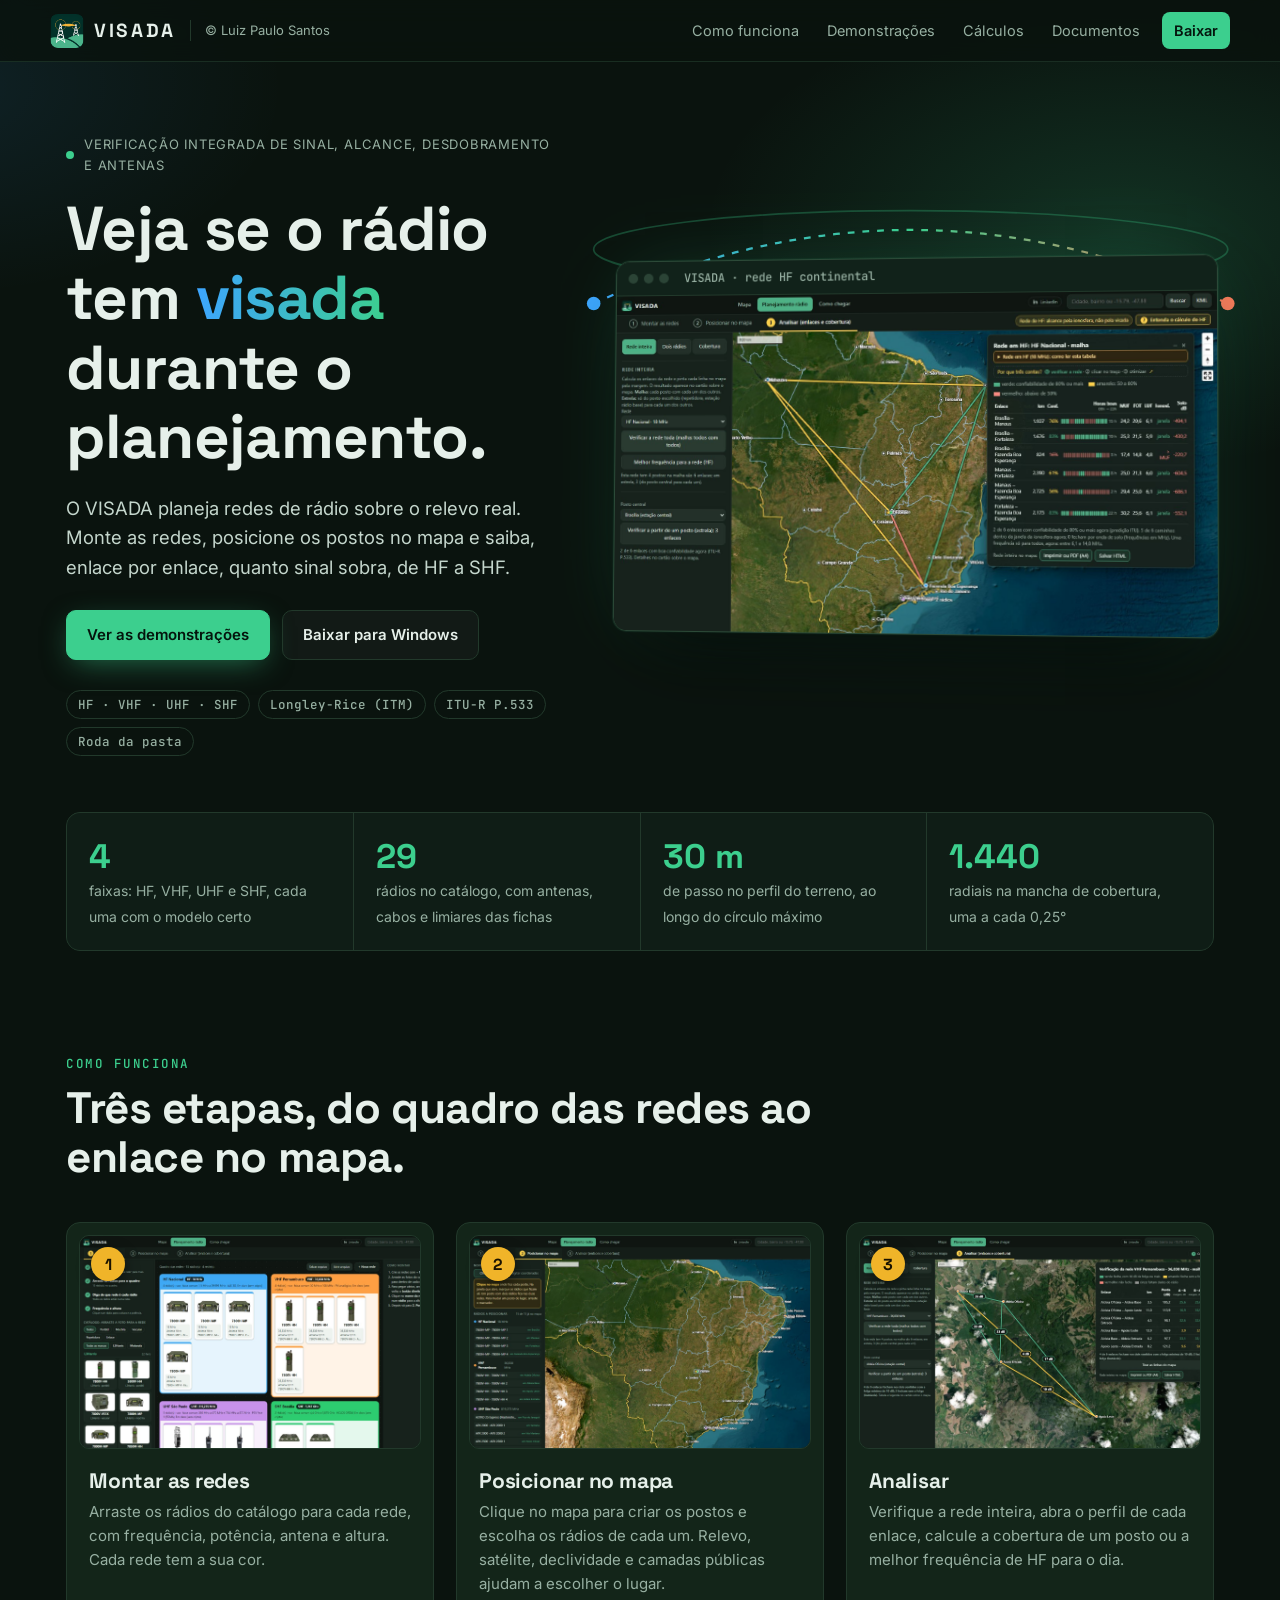
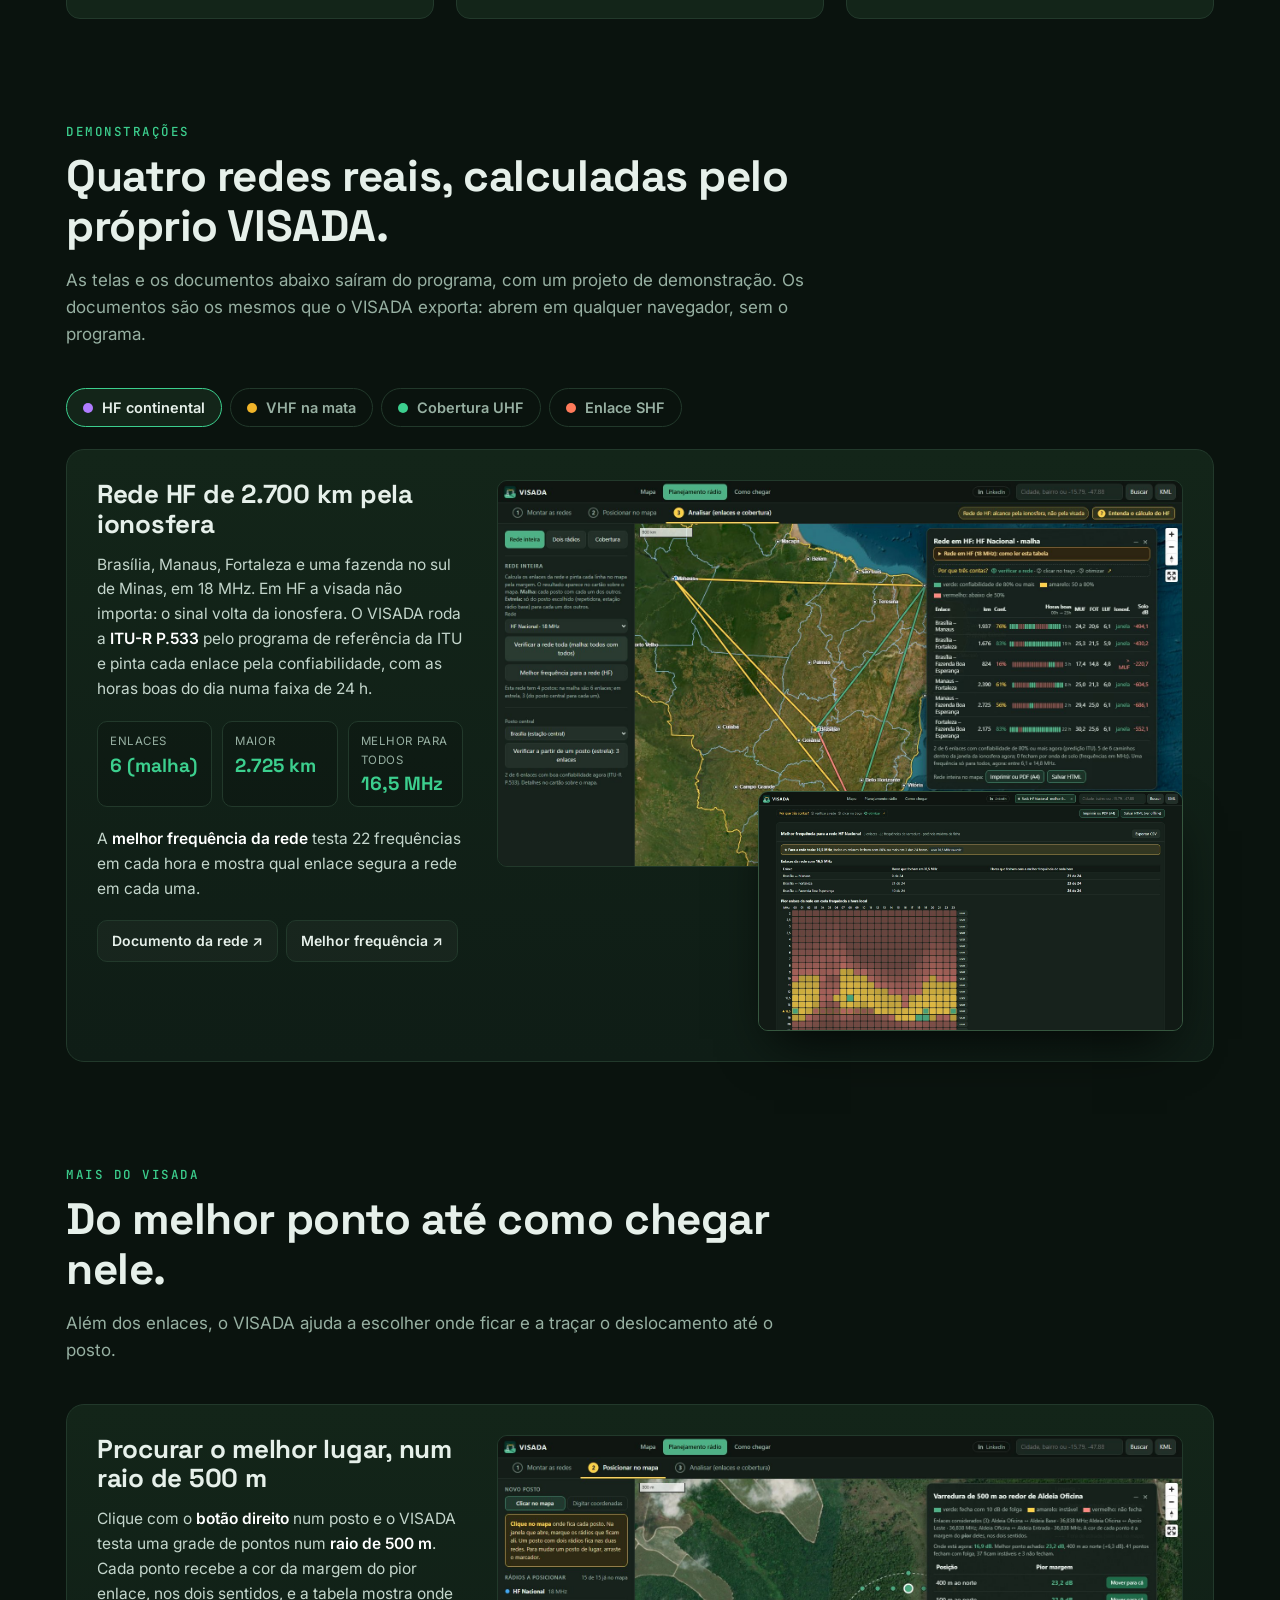
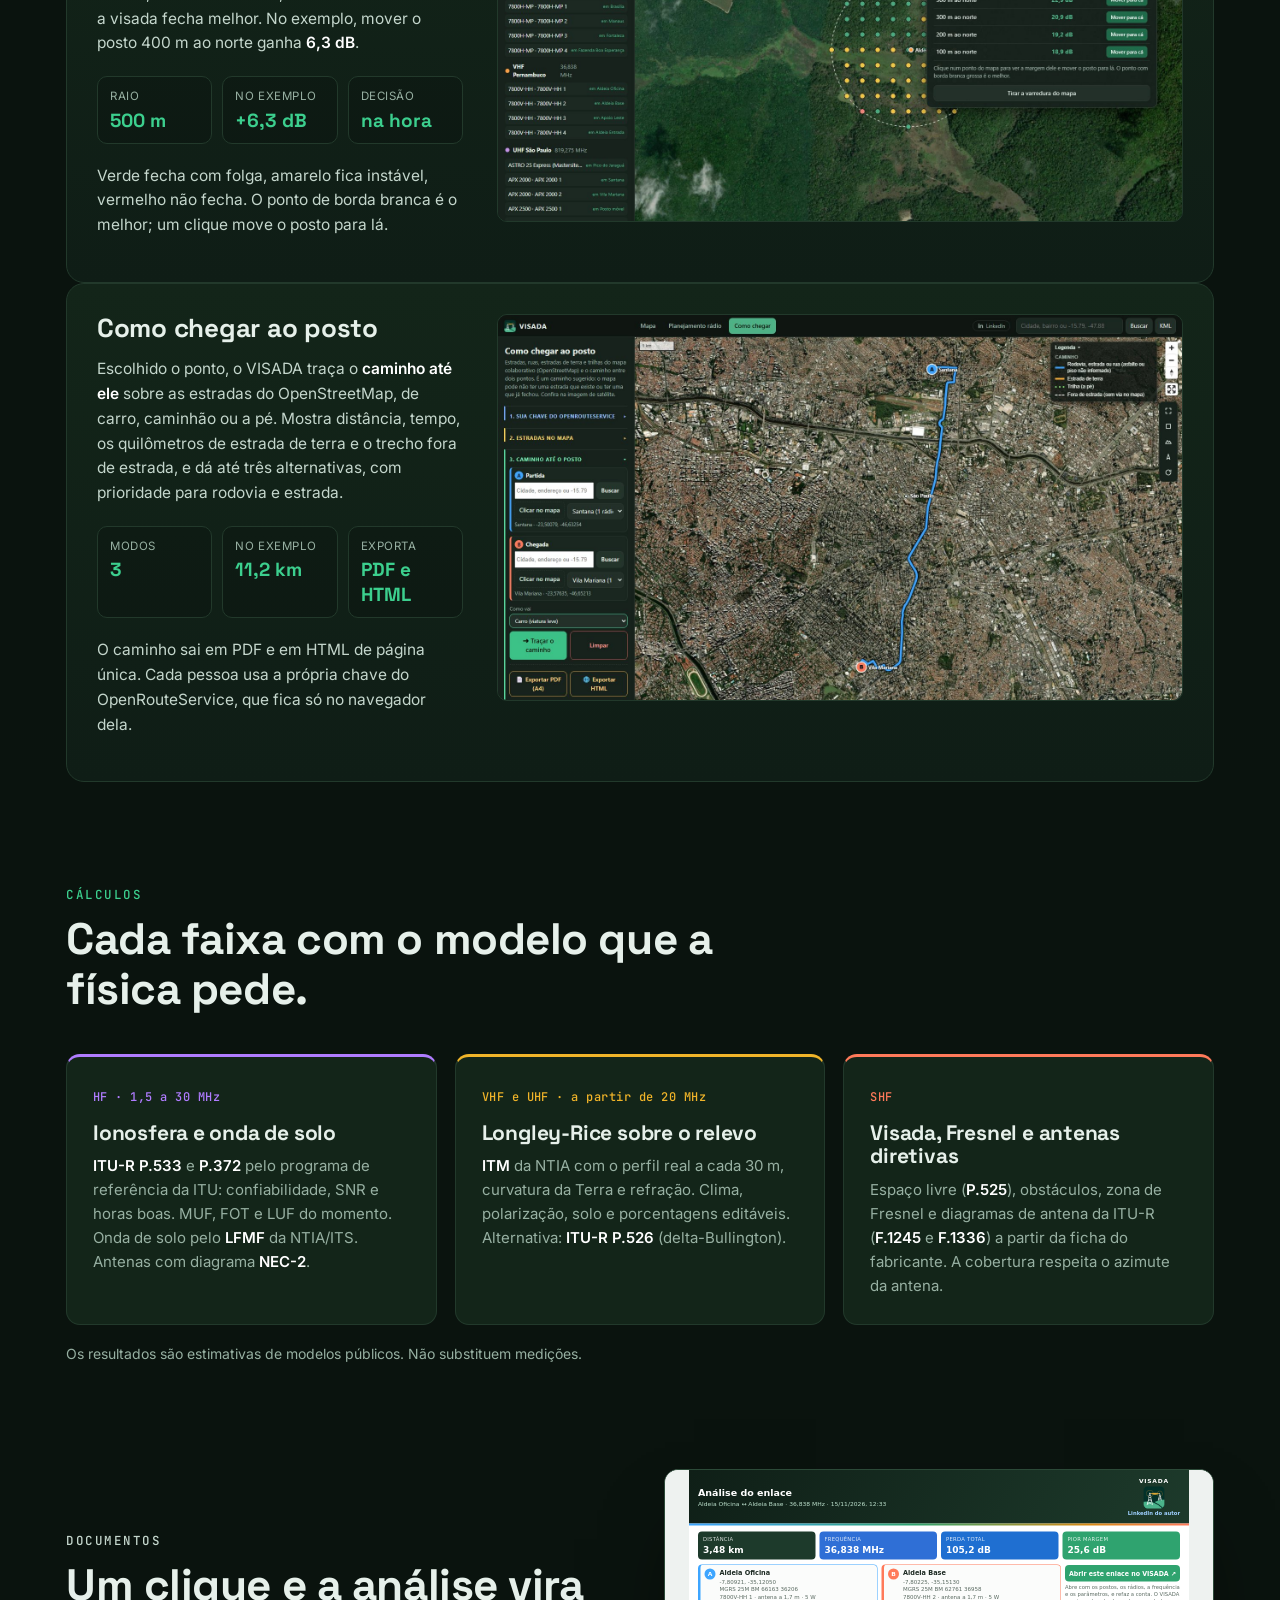
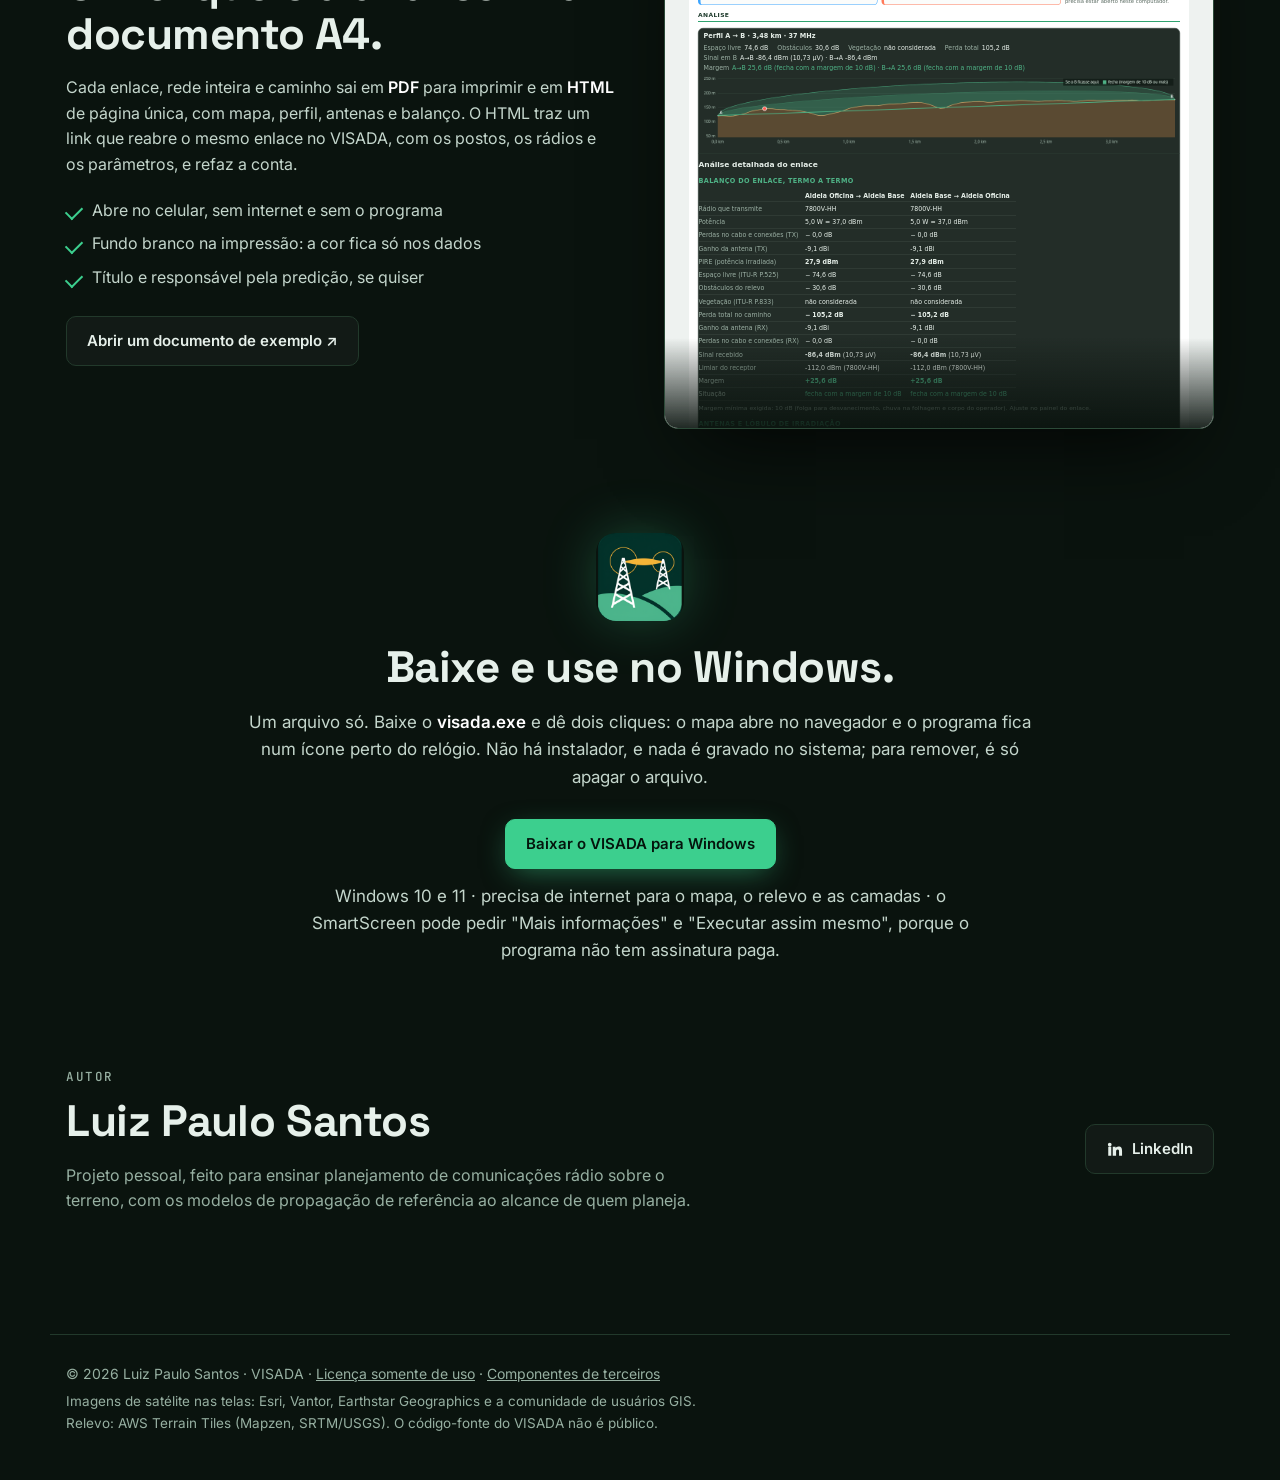
==== commit 5fd41b17: "Site: animacoes de entrada, demos Como chegar e melhor lugar, autor no topo, README sem caminho expo" ====
--- a/index.html
+++ b/index.html
@@ -3,6 +3,7 @@
 <head>
 <meta charset="utf-8">
 <meta name="viewport" content="width=device-width, initial-scale=1">
+<script>document.documentElement.classList.add('js')</script>
 <title>VISADA · Planejamento de enlaces de rádio sobre o terreno</title>
 <meta name="description" content="VISADA: Verificação Integrada de Sinal, Alcance, Desdobramento e Antenas. Planeje redes de rádio HF, VHF, UHF e SHF sobre o relevo real, com Longley-Rice, ITU-R P.533 e cobertura por radiais.">
 <meta name="author" content="Luiz Paulo Santos">
@@ -19,7 +20,10 @@
 <body>
 
 <header class="topo">
-  <a class="marca" href="#inicio" aria-label="VISADA, início"><img src="img/visada.png" alt="" width="34" height="34"><span>VISADA</span></a>
+  <div class="marca-grupo">
+    <a class="marca" href="#inicio" aria-label="VISADA, início"><img src="img/visada.png" alt="" width="34" height="34"><span>VISADA</span></a>
+    <span class="topo-autor">© Luiz Paulo Santos</span>
+  </div>
   <nav aria-label="Seções">
     <a href="#como">Como funciona</a>
     <a href="#demonstracoes">Demonstrações</a>
@@ -34,21 +38,21 @@
 <!-- ============ ABERTURA ============ -->
 <section class="hero">
   <div class="hero-texto">
-    <p class="sobretitulo"><span class="ponto"></span>Verificação Integrada de Sinal, Alcance, Desdobramento e Antenas</p>
-    <h1>Veja se o rádio tem <em>visada</em> antes, durante o planejamento.</h1>
-    <p class="lead">O VISADA planeja redes de rádio sobre o relevo real. Monte as redes, posicione os postos no mapa e saiba, enlace por enlace, quanto sinal sobra, de HF a SHF.</p>
-    <div class="acoes">
+    <p class="sobretitulo" data-reveal><span class="ponto"></span>Verificação Integrada de Sinal, Alcance, Desdobramento e Antenas</p>
+    <h1 data-reveal>Veja se o rádio tem <em>visada</em> durante o planejamento.</h1>
+    <p class="lead" data-reveal>O VISADA planeja redes de rádio sobre o relevo real. Monte as redes, posicione os postos no mapa e saiba, enlace por enlace, quanto sinal sobra, de HF a SHF.</p>
+    <div class="acoes" data-reveal>
       <a class="botao primario" href="#demonstracoes">Ver as demonstrações</a>
       <a class="botao" href="#baixar">Baixar para Windows</a>
     </div>
-    <ul class="selos">
+    <ul class="selos" data-reveal>
       <li>HF · VHF · UHF · SHF</li>
       <li>Longley-Rice (ITM)</li>
       <li>ITU-R P.533</li>
       <li>Roda da pasta</li>
     </ul>
   </div>
-  <figure class="hero-tela">
+  <figure class="hero-tela" data-reveal>
     <svg class="fresnel" viewBox="0 0 600 140" aria-hidden="true">
       <defs><linearGradient id="gf" x1="0" x2="1"><stop offset="0" stop-color="#3da5ff"/><stop offset=".5" stop-color="#3ccf8e"/><stop offset="1" stop-color="#ff7a5a"/></linearGradient></defs>
       <path d="M20 110 Q300 -20 580 110" fill="none" stroke="url(#gf)" stroke-width="2" stroke-dasharray="6 7" class="onda"/>
@@ -66,10 +70,10 @@
 
 <!-- ============ NÚMEROS ============ -->
 <section class="numeros" aria-label="O VISADA em números">
-  <div><b>4</b><span>faixas: HF, VHF, UHF e SHF, cada uma com o modelo certo</span></div>
-  <div><b>29</b><span>rádios no catálogo, com antenas, cabos e limiares das fichas</span></div>
-  <div><b>30 m</b><span>de passo no perfil do terreno, ao longo do círculo máximo</span></div>
-  <div><b>1.440</b><span>radiais na mancha de cobertura, uma a cada 0,25°</span></div>
+  <div data-reveal="num"><b>4</b><span>faixas: HF, VHF, UHF e SHF, cada uma com o modelo certo</span></div>
+  <div data-reveal="num"><b>29</b><span>rádios no catálogo, com antenas, cabos e limiares das fichas</span></div>
+  <div data-reveal="num"><b>30 m</b><span>de passo no perfil do terreno, ao longo do círculo máximo</span></div>
+  <div data-reveal="num"><b>1.440</b><span>radiais na mancha de cobertura, uma a cada 0,25°</span></div>
 </section>
 
 <!-- ============ COMO FUNCIONA ============ -->
@@ -195,6 +199,47 @@
   </article>
 </section>
 
+<!-- ============ MAIS RECURSOS ============ -->
+<section id="recursos" class="secao">
+  <div class="cabeca">
+    <p class="rotulo">Mais do VISADA</p>
+    <h2>Do melhor ponto até como chegar nele.</h2>
+    <p class="sub">Além dos enlaces, o VISADA ajuda a escolher onde ficar e a traçar o deslocamento até o posto.</p>
+  </div>
+
+  <article class="demo">
+    <div class="demo-texto">
+      <h3>Procurar o melhor lugar, num raio de 500 m</h3>
+      <p>Clique com o <b>botão direito</b> num posto e o VISADA testa uma grade de pontos num <b>raio de 500 m</b>. Cada ponto recebe a cor da margem do pior enlace, nos dois sentidos, e a tabela mostra onde a visada fecha melhor. No exemplo, mover o posto 400 m ao norte ganha <b>6,3 dB</b>.</p>
+      <dl class="fatos">
+        <div><dt>Raio</dt><dd>500 m</dd></div>
+        <div><dt>No exemplo</dt><dd>+6,3 dB</dd></div>
+        <div><dt>Decisão</dt><dd>na hora</dd></div>
+      </dl>
+      <p>Verde fecha com folga, amarelo fica instável, vermelho não fecha. O ponto de borda branca é o melhor; um clique move o posto para lá.</p>
+    </div>
+    <div class="demo-telas">
+      <button class="ampliar grande" data-img="demo/melhor-lugar.jpg" data-leg="Varredura de 500 m: cada ponto pela margem do pior enlace, e a tabela com os melhores pontos. 400 m ao norte ganham 6,3 dB."><img src="demo/melhor-lugar.jpg" alt="Grade de pontos coloridos num raio de 500 m ao redor de um posto, com a tabela das melhores posições" loading="lazy" width="1600" height="900"></button>
+    </div>
+  </article>
+
+  <article class="demo">
+    <div class="demo-texto">
+      <h3>Como chegar ao posto</h3>
+      <p>Escolhido o ponto, o VISADA traça o <b>caminho até ele</b> sobre as estradas do OpenStreetMap, de carro, caminhão ou a pé. Mostra distância, tempo, os quilômetros de estrada de terra e o trecho fora de estrada, e dá até três alternativas, com prioridade para rodovia e estrada.</p>
+      <dl class="fatos">
+        <div><dt>Modos</dt><dd>3</dd></div>
+        <div><dt>No exemplo</dt><dd>11,2 km</dd></div>
+        <div><dt>Exporta</dt><dd>PDF e HTML</dd></div>
+      </dl>
+      <p>O caminho sai em PDF e em HTML de página única. Cada pessoa usa a própria chave do OpenRouteService, que fica só no navegador dela.</p>
+    </div>
+    <div class="demo-telas">
+      <button class="ampliar grande" data-img="demo/acesso-caminho.jpg" data-leg="Como chegar ao posto: caminho entre dois pontos sobre as estradas do OpenStreetMap, pintado por tipo de via, com distância e tempo."><img src="demo/acesso-caminho.jpg" alt="Caminho de carro entre dois pontos numa cidade, linha azul sobre a imagem de satélite" loading="lazy" width="1600" height="900"></button>
+    </div>
+  </article>
+</section>
+
 <!-- ============ CÁLCULOS ============ -->
 <section id="calculos" class="secao">
   <div class="cabeca">
--- a/estilo.css
+++ b/estilo.css
@@ -15,6 +15,7 @@
   --larg: 1180px;
   --titulo: "Space Grotesk", "Segoe UI", system-ui, sans-serif;
   --corpo: "Inter", "Segoe UI", system-ui, sans-serif;
+  --saida: cubic-bezier(0.23, 1, 0.32, 1);
   color-scheme: dark;
 }
 * { box-sizing: border-box; }
@@ -28,8 +29,10 @@
 
 /* ---------- topo ---------- */
 .topo { position: sticky; top: 0; z-index: 20; display: flex; align-items: center; justify-content: space-between; gap: 16px; padding: 12px max(16px, calc((100% - var(--larg)) / 2)); background: rgba(10, 19, 14, .78); backdrop-filter: blur(12px); border-bottom: 1px solid rgba(34, 57, 43, .7); }
+.marca-grupo { display: flex; align-items: center; gap: 14px; min-width: 0; }
 .marca { display: flex; align-items: center; gap: 10px; color: var(--texto); text-decoration: none; font: 700 19px var(--titulo); letter-spacing: .14em; }
 .marca img { border-radius: 8px; }
+.topo-autor { color: var(--suave); font-size: 13px; white-space: nowrap; padding-left: 14px; border-left: 1px solid var(--linha); }
 .topo nav { display: flex; gap: 4px; align-items: center; }
 .topo nav a { color: var(--suave); text-decoration: none; font-size: 14.5px; padding: 7px 12px; border-radius: 8px; transition: color .15s, background .15s; }
 .topo nav a:hover { color: var(--texto); background: rgba(255, 255, 255, .05); }
@@ -175,6 +178,7 @@
 }
 @media (max-width: 640px) {
   .topo nav a:not(.nav-baixar) { display: none; }
+  .topo-autor { display: none; }
   .secao { padding-top: 76px; }
   .numeros { grid-template-columns: 1fr 1fr; }
   .numeros div { padding: 16px; }
@@ -183,7 +187,31 @@
   .autor { flex-direction: column; align-items: flex-start; }
   .lead { font-size: 17px; }
 }
+/* ---------- entrada ao rolar ---------- */
+.js [data-reveal] { opacity: 0; transform: translateY(22px); transition: opacity .62s var(--saida), transform .62s var(--saida); transition-delay: var(--rd, 0s); }
+.js [data-reveal].in { opacity: 1; transform: none; }
+/* defasagem dos grupos de cima (marcados no HTML) */
+.hero-texto > *:nth-child(2) { --rd: .06s; }
+.hero-texto > *:nth-child(3) { --rd: .12s; }
+.hero-texto > *:nth-child(4) { --rd: .18s; }
+.hero-texto > *:nth-child(5) { --rd: .24s; }
+.hero-tela { --rd: .18s; }
+.numeros > div:nth-child(2) { --rd: .08s; }
+.numeros > div:nth-child(3) { --rd: .16s; }
+.numeros > div:nth-child(4) { --rd: .24s; }
+
+/* ---------- micro-interações de toque/mouse ---------- */
+@media (hover: hover) and (pointer: fine) {
+  .etapas li { transition: transform .25s var(--saida), border-color .25s; }
+  .etapas li:hover { transform: translateY(-4px); border-color: #36573f; }
+  .modelos article { transition: transform .25s var(--saida), border-color .25s; }
+  .modelos article:hover { transform: translateY(-4px); }
+  .selos li { transition: transform .2s var(--saida), border-color .2s, color .2s; }
+  .selos li:hover { transform: translateY(-2px); border-color: #36573f; color: var(--texto); }
+}
+
 @media (prefers-reduced-motion: reduce) {
   *, *::before, *::after { animation: none !important; transition: none !important; }
   html { scroll-behavior: auto; }
-}
+  .js [data-reveal] { opacity: 1 !important; transform: none !important; }
+}
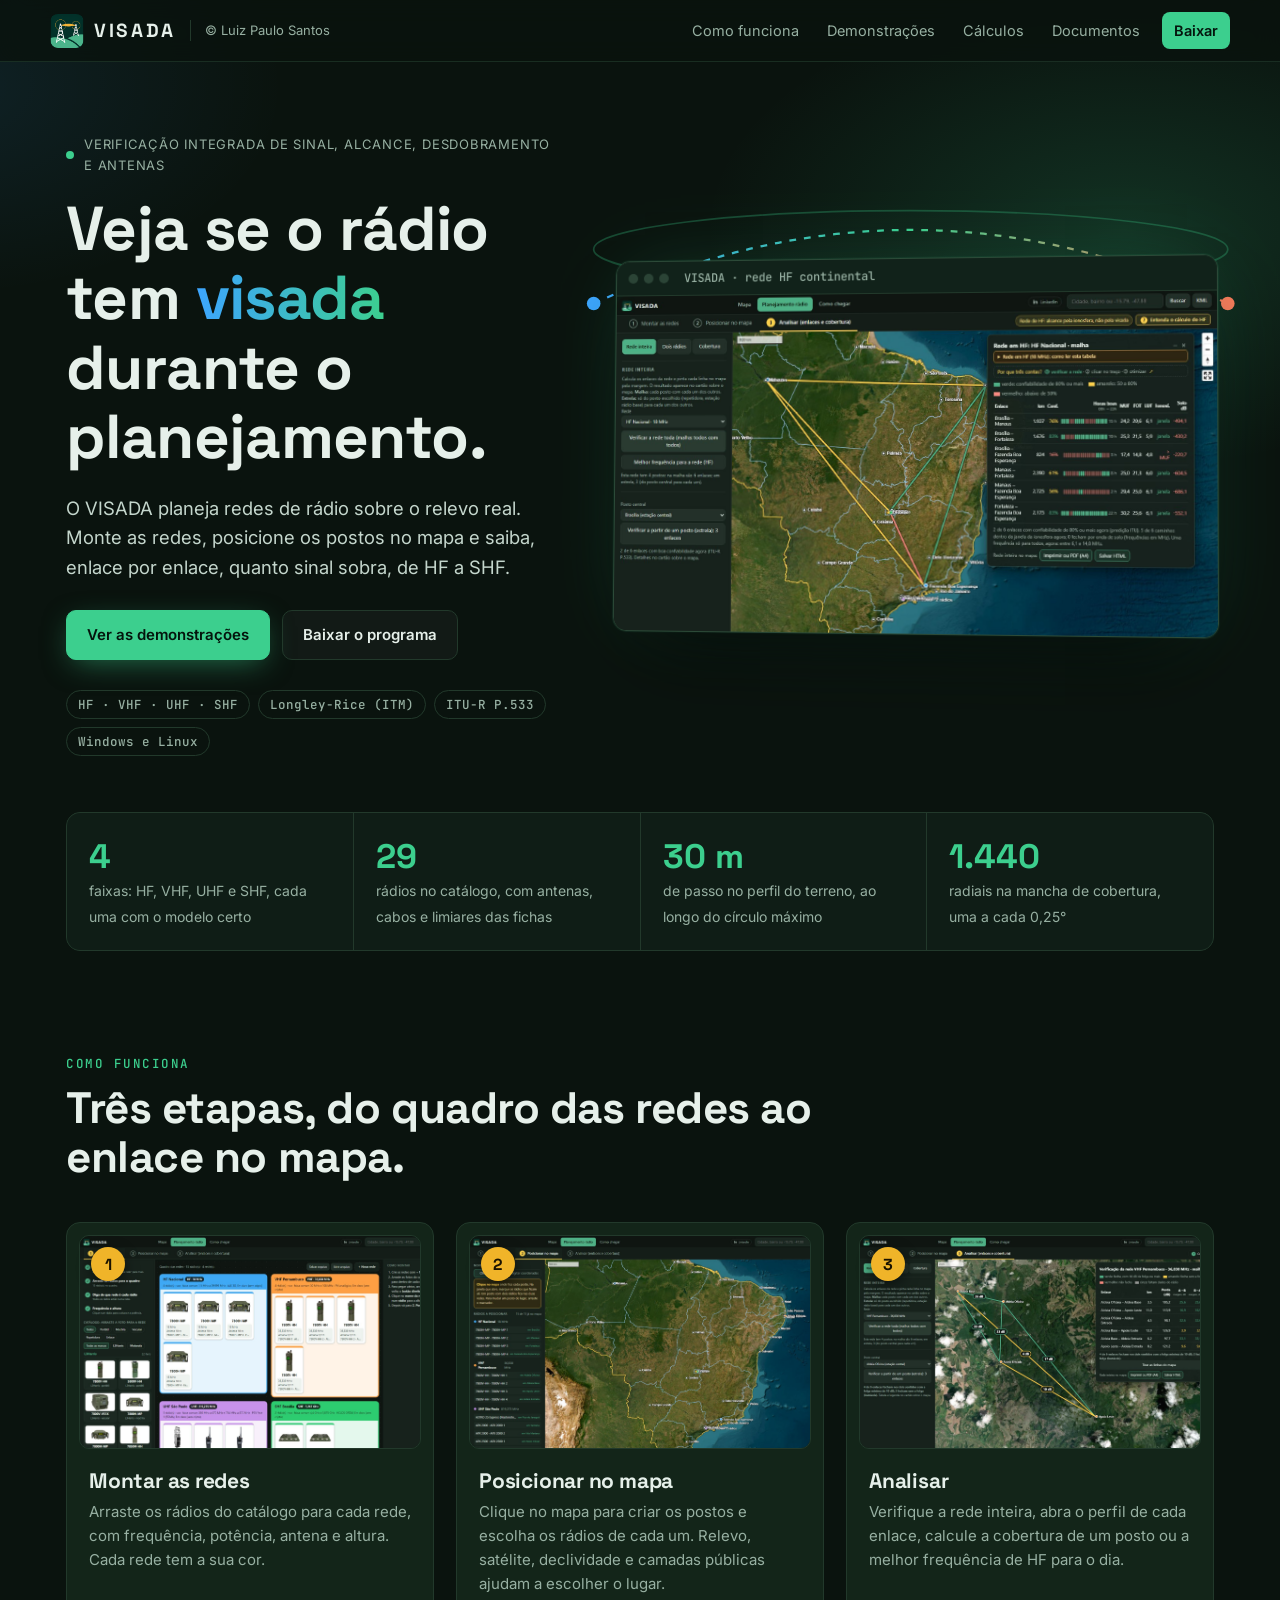
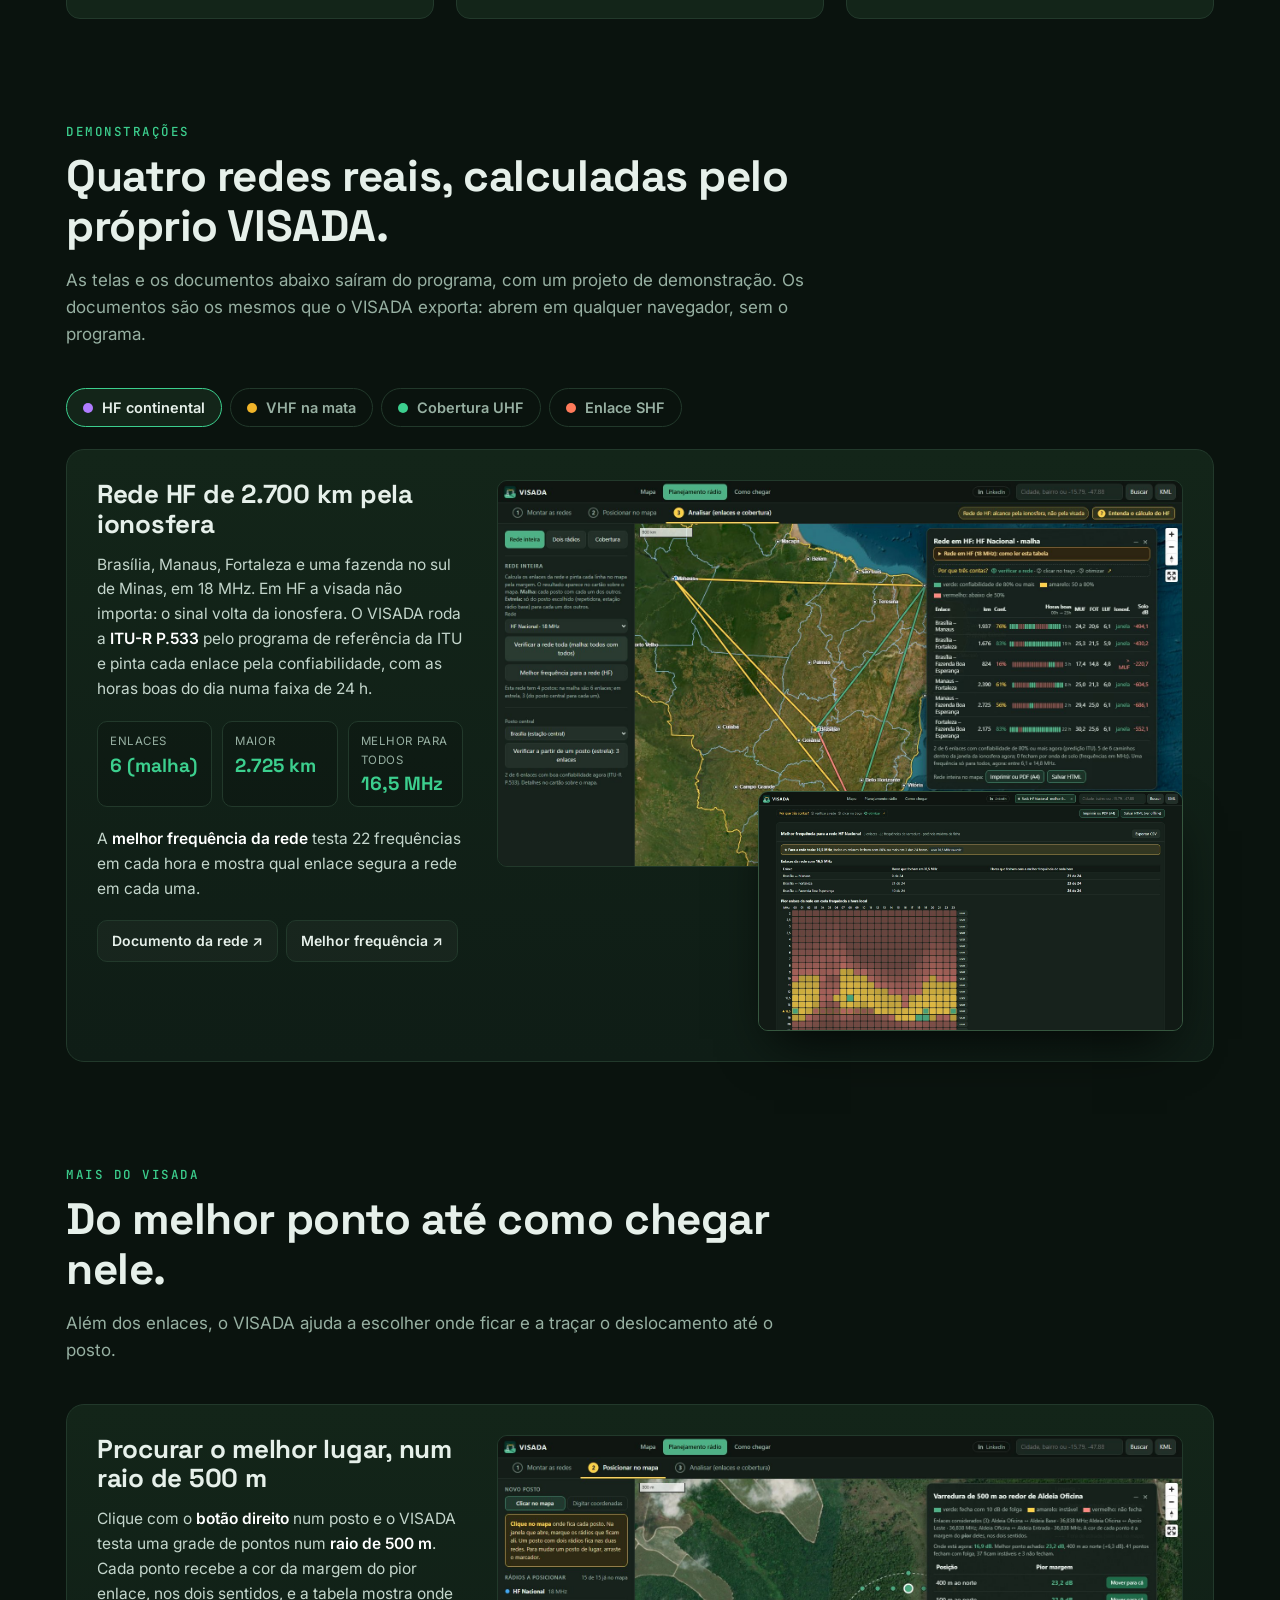
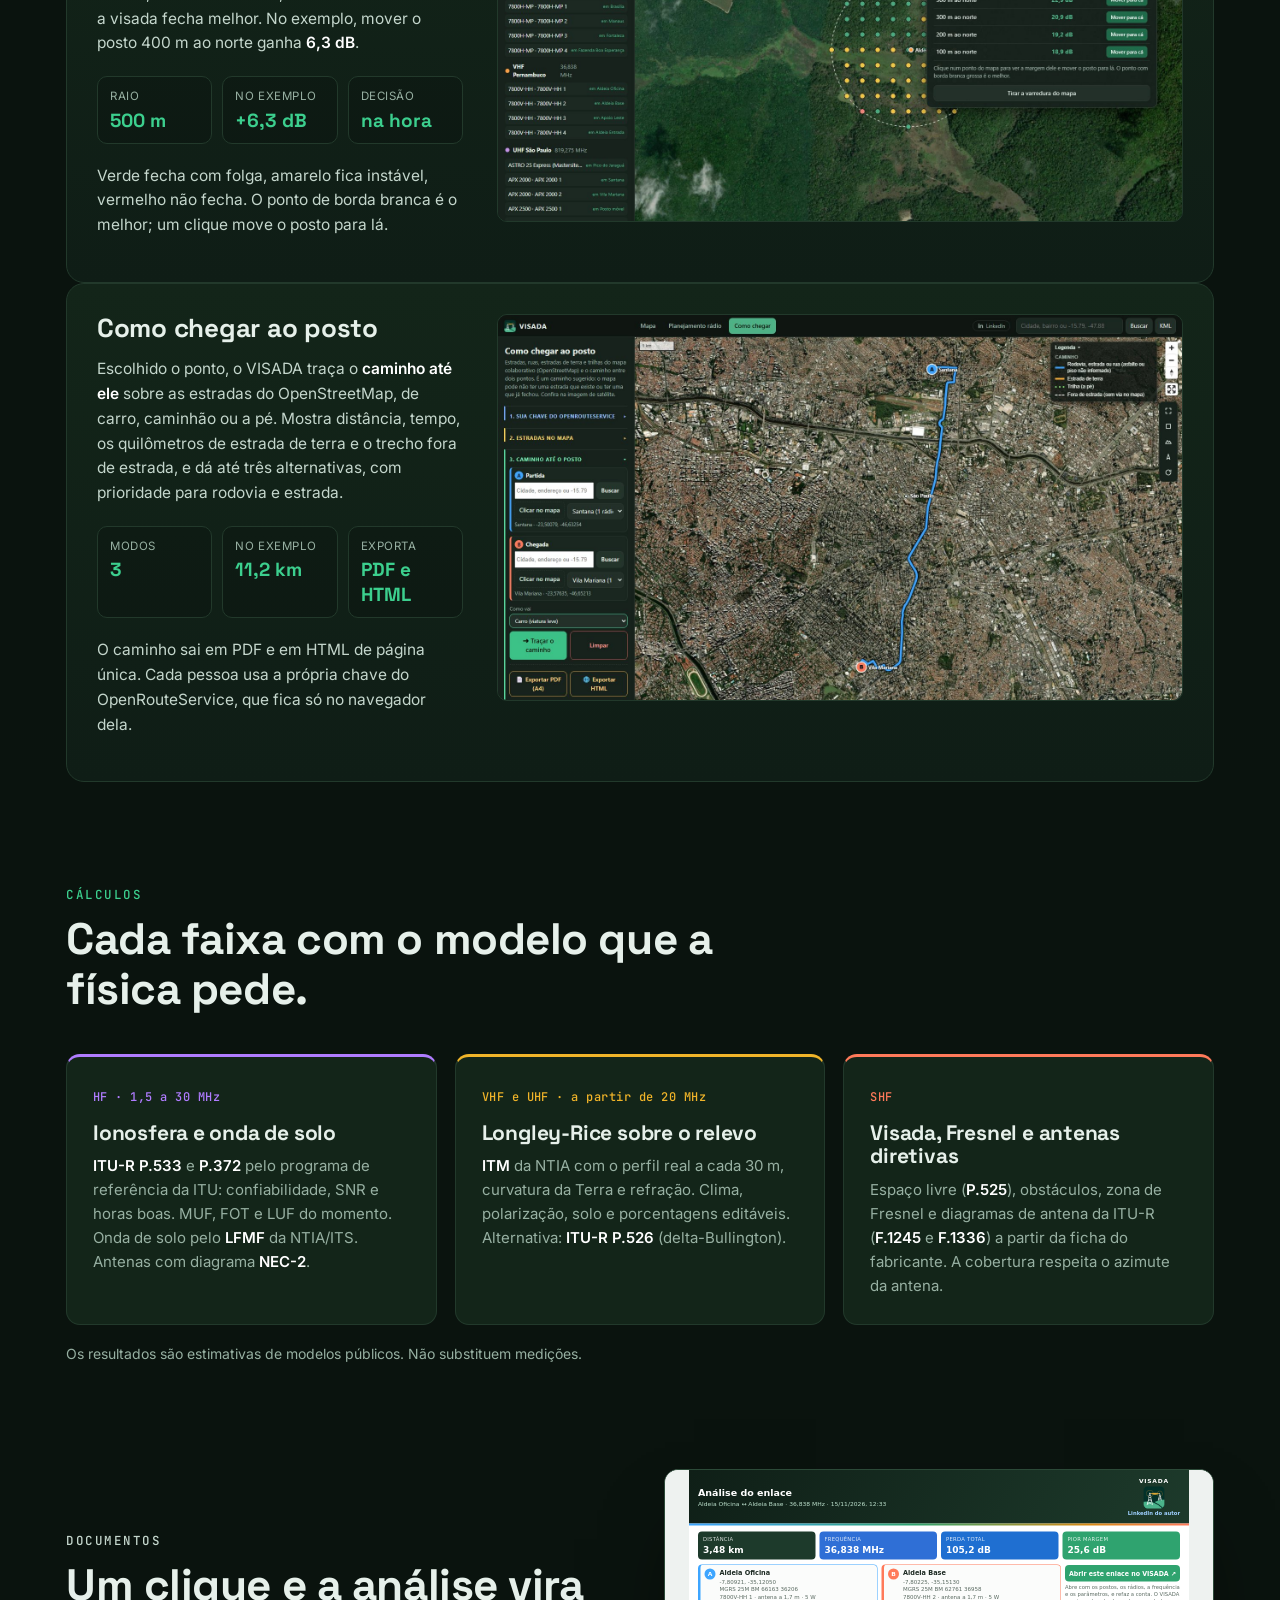
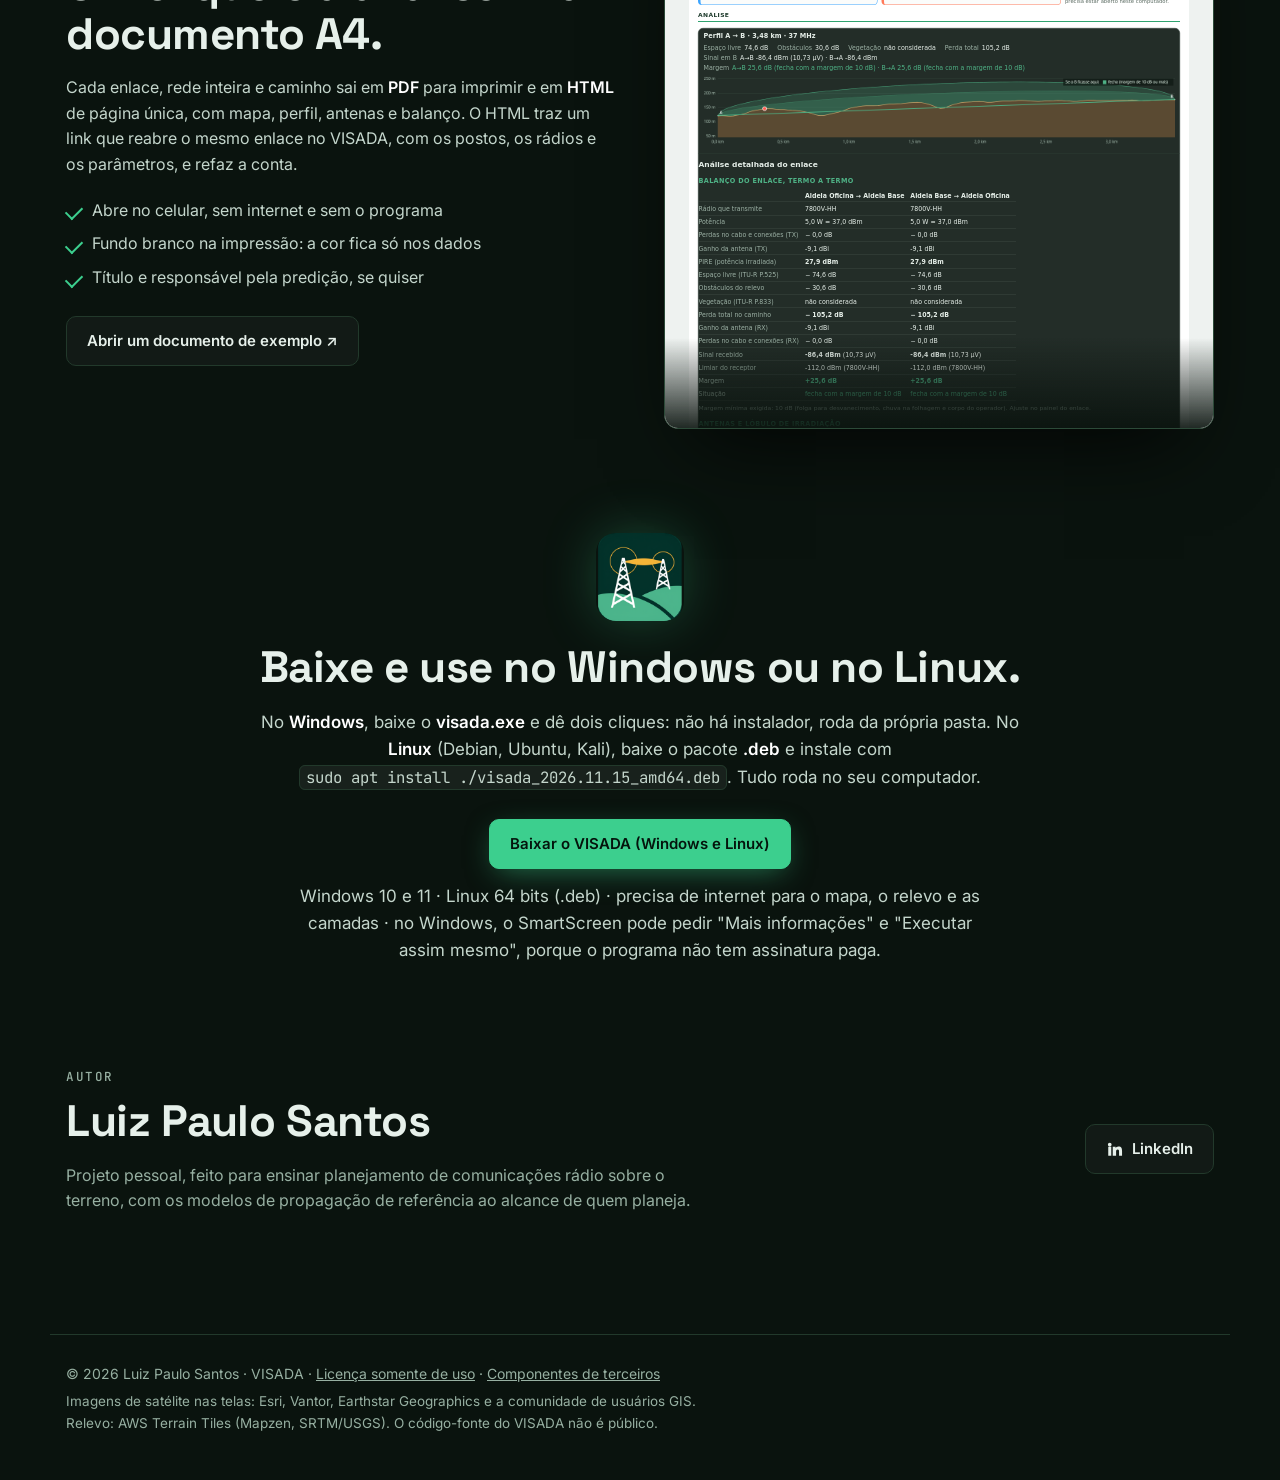
==== commit 67147ad1: "Site: Windows e Linux; download aponta para visada-download Co-Authored-By: Claude Opus 4.8 <noreply" ====
--- a/index.html
+++ b/index.html
@@ -43,13 +43,13 @@
     <p class="lead" data-reveal>O VISADA planeja redes de rádio sobre o relevo real. Monte as redes, posicione os postos no mapa e saiba, enlace por enlace, quanto sinal sobra, de HF a SHF.</p>
     <div class="acoes" data-reveal>
       <a class="botao primario" href="#demonstracoes">Ver as demonstrações</a>
-      <a class="botao" href="#baixar">Baixar para Windows</a>
+      <a class="botao" href="#baixar">Baixar o programa</a>
     </div>
     <ul class="selos" data-reveal>
       <li>HF · VHF · UHF · SHF</li>
       <li>Longley-Rice (ITM)</li>
       <li>ITU-R P.533</li>
-      <li>Roda da pasta</li>
+      <li>Windows e Linux</li>
     </ul>
   </div>
   <figure class="hero-tela" data-reveal>
@@ -287,12 +287,12 @@
 <!-- ============ BAIXAR ============ -->
 <section id="baixar" class="secao baixar">
   <img src="img/visada.png" alt="" width="88" height="88">
-  <h2>Baixe e use no Windows.</h2>
-  <p>Um arquivo só. Baixe o <b>visada.exe</b> e dê dois cliques: o mapa abre no navegador e o programa fica num ícone perto do relógio. Não há instalador, e nada é gravado no sistema; para remover, é só apagar o arquivo.</p>
+  <h2>Baixe e use no Windows ou no Linux.</h2>
+  <p>No <b>Windows</b>, baixe o <b>visada.exe</b> e dê dois cliques: não há instalador, roda da própria pasta. No <b>Linux</b> (Debian, Ubuntu, Kali), baixe o pacote <b>.deb</b> e instale com <code>sudo apt install ./visada_2026.11.15_amd64.deb</code>. Tudo roda no seu computador.</p>
   <div class="acoes centro">
-    <a class="botao primario" href="https://github.com/lpluiz/visada-windows/releases/latest">Baixar o VISADA para Windows</a>
-  </div>
-  <p class="miudo">Windows 10 e 11 · precisa de internet para o mapa, o relevo e as camadas · o SmartScreen pode pedir "Mais informações" e "Executar assim mesmo", porque o programa não tem assinatura paga.</p>
+    <a class="botao primario" href="https://github.com/lpluiz/visada-download">Baixar o VISADA (Windows e Linux)</a>
+  </div>
+  <p class="miudo">Windows 10 e 11 · Linux 64 bits (.deb) · precisa de internet para o mapa, o relevo e as camadas · no Windows, o SmartScreen pode pedir "Mais informações" e "Executar assim mesmo", porque o programa não tem assinatura paga.</p>
 </section>
 
 <!-- ============ AUTOR ============ -->
--- a/estilo.css
+++ b/estilo.css
@@ -145,6 +145,7 @@
 .baixar img { margin: 0 auto 22px; border-radius: 20px; box-shadow: 0 0 60px -10px rgba(60, 207, 142, .45); }
 .baixar > p { color: #c4d6cc; font-size: 17px; }
 .miudo { color: var(--suave); font-size: 13.5px; margin: 14px auto 0; max-width: 680px; }
+.baixar code { font: .92em "JetBrains Mono", monospace; background: rgba(255, 255, 255, .06); border: 1px solid var(--linha); padding: 1px 6px; border-radius: 6px; white-space: nowrap; }
 
 /* ---------- autor ---------- */
 .autor { display: flex; align-items: center; justify-content: space-between; gap: 30px; }
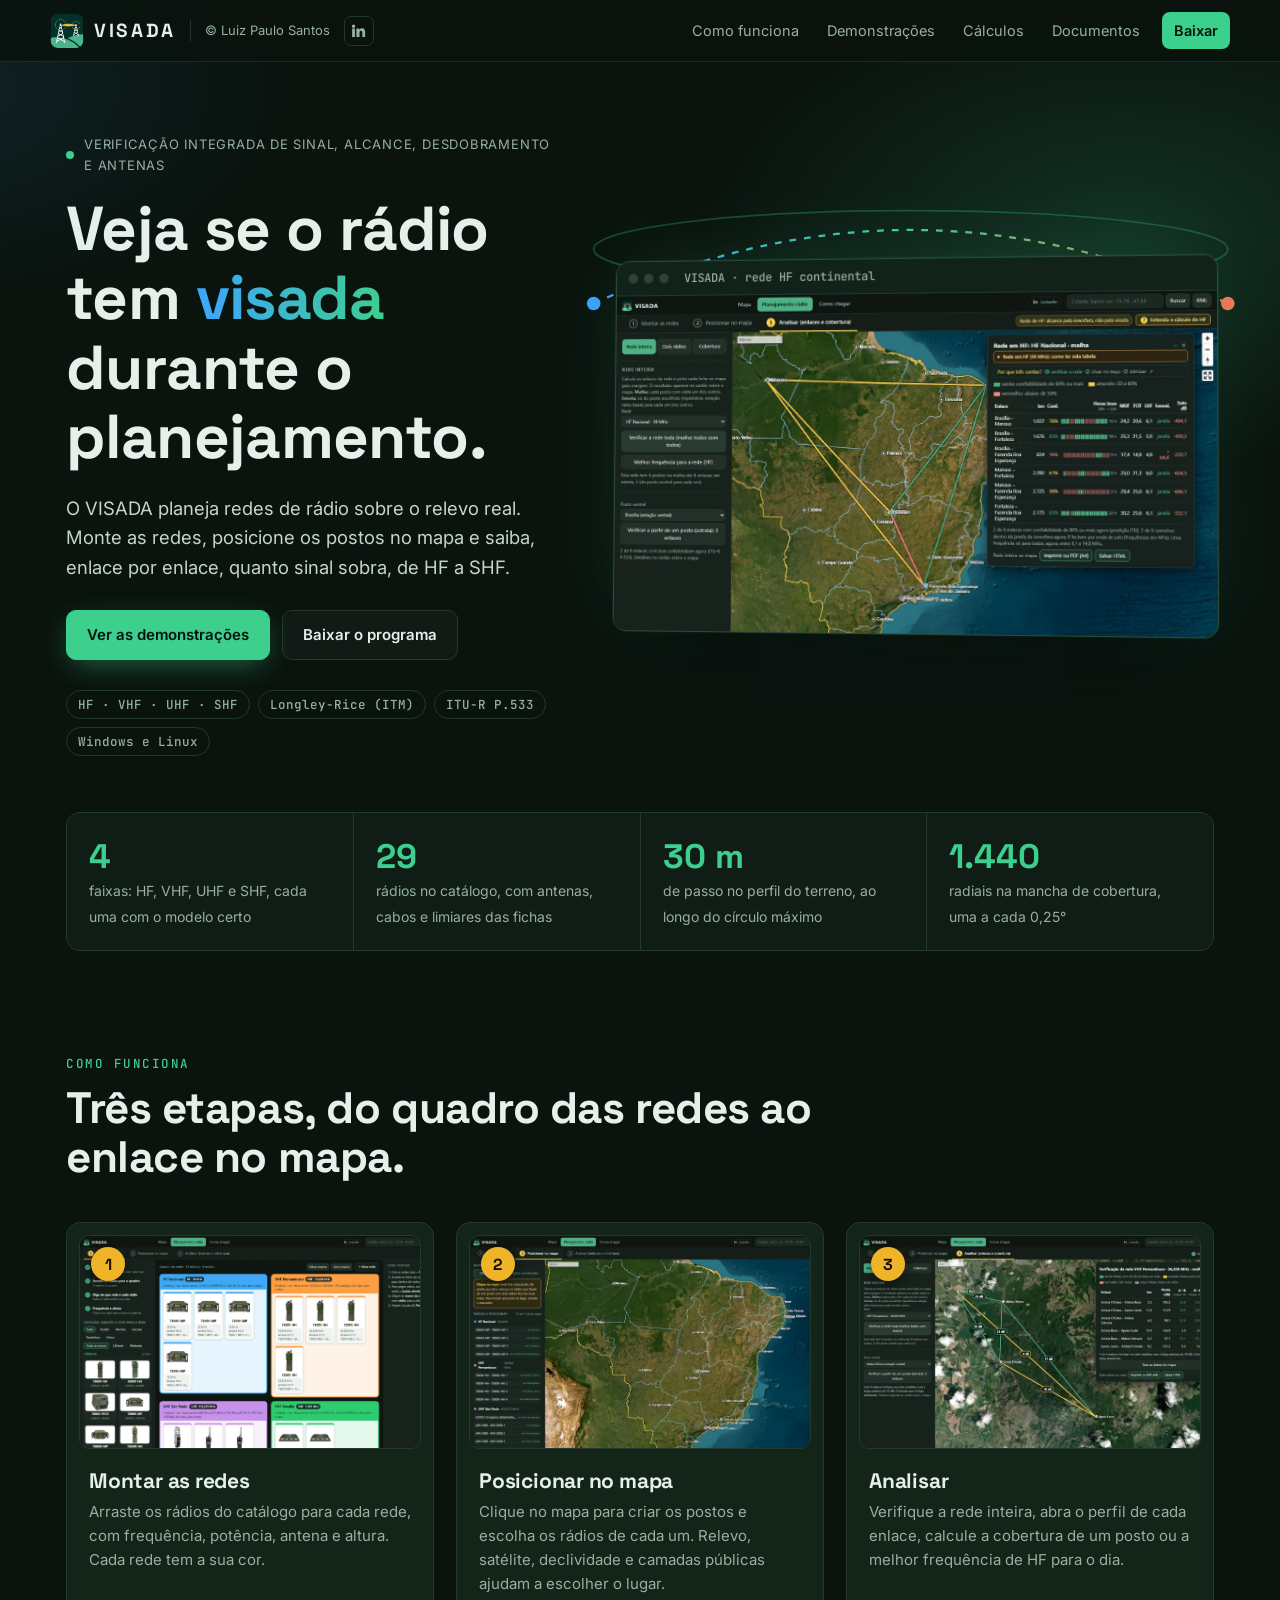
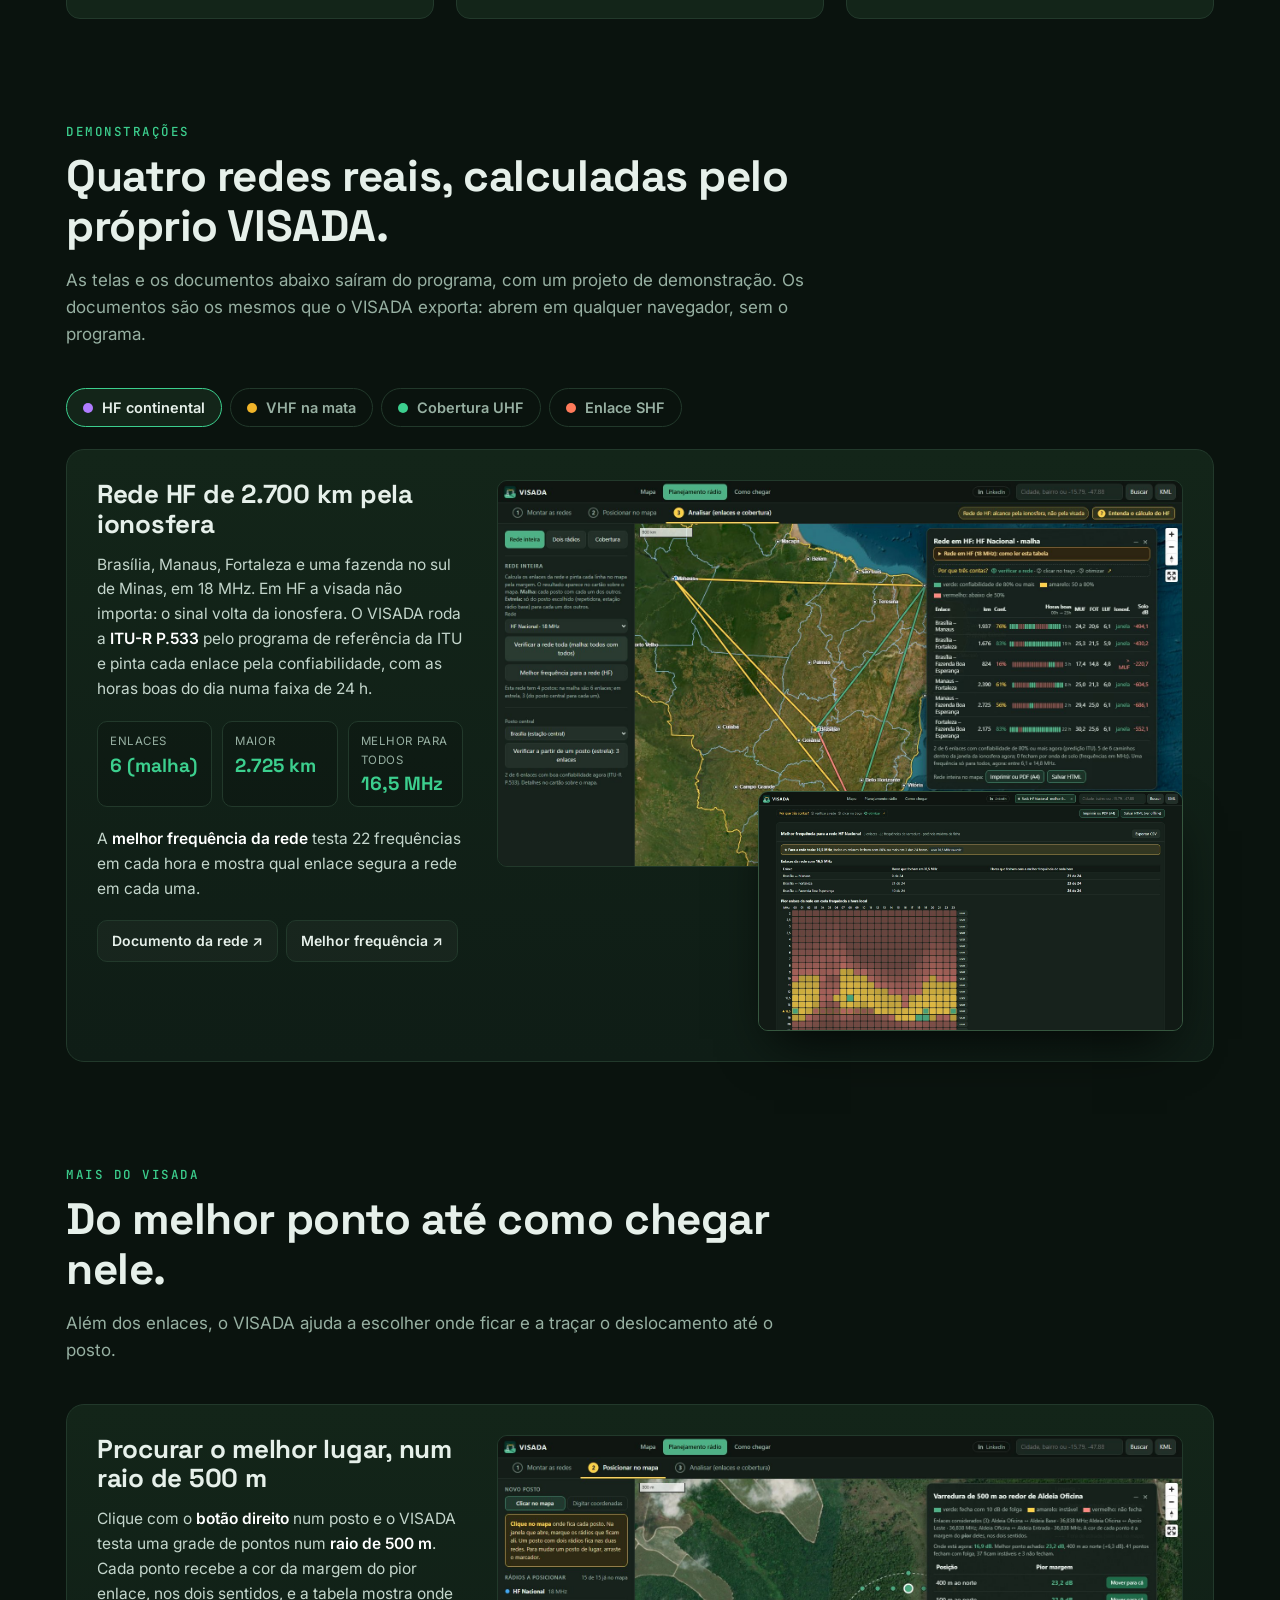
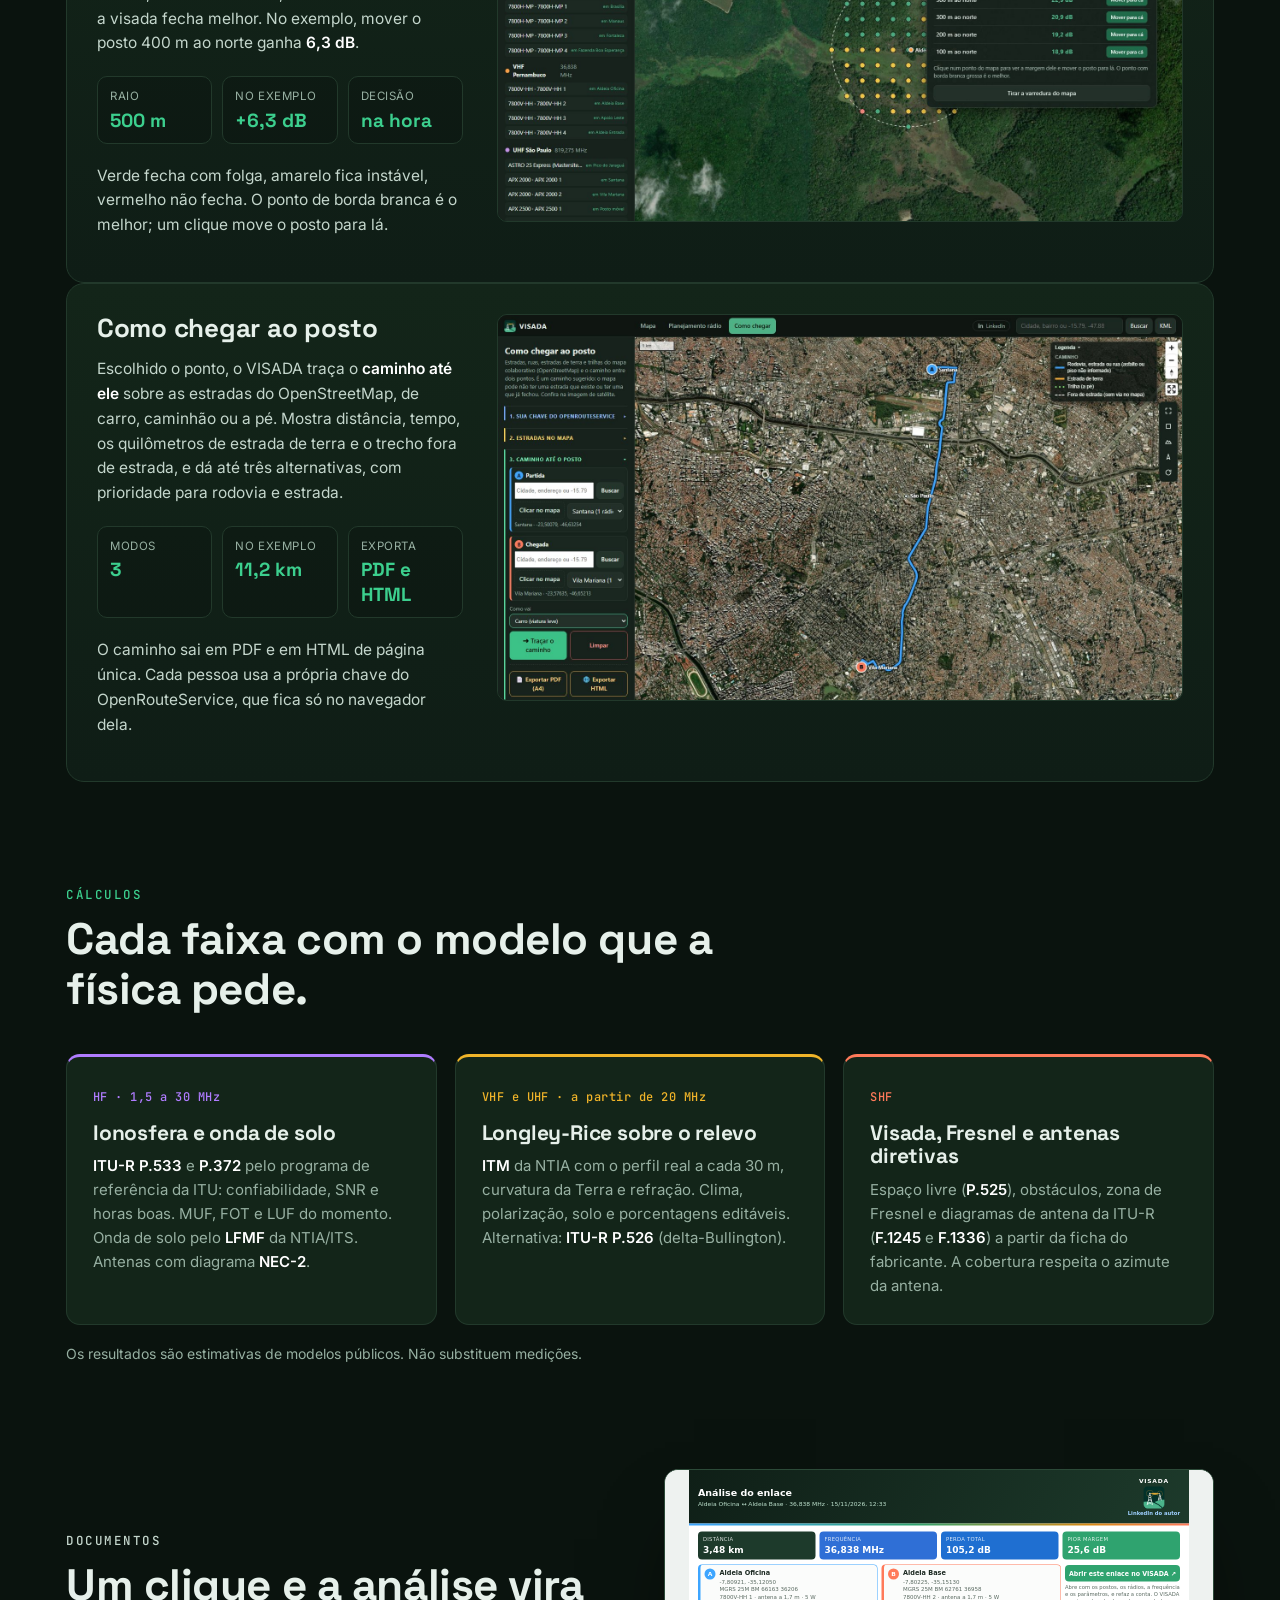
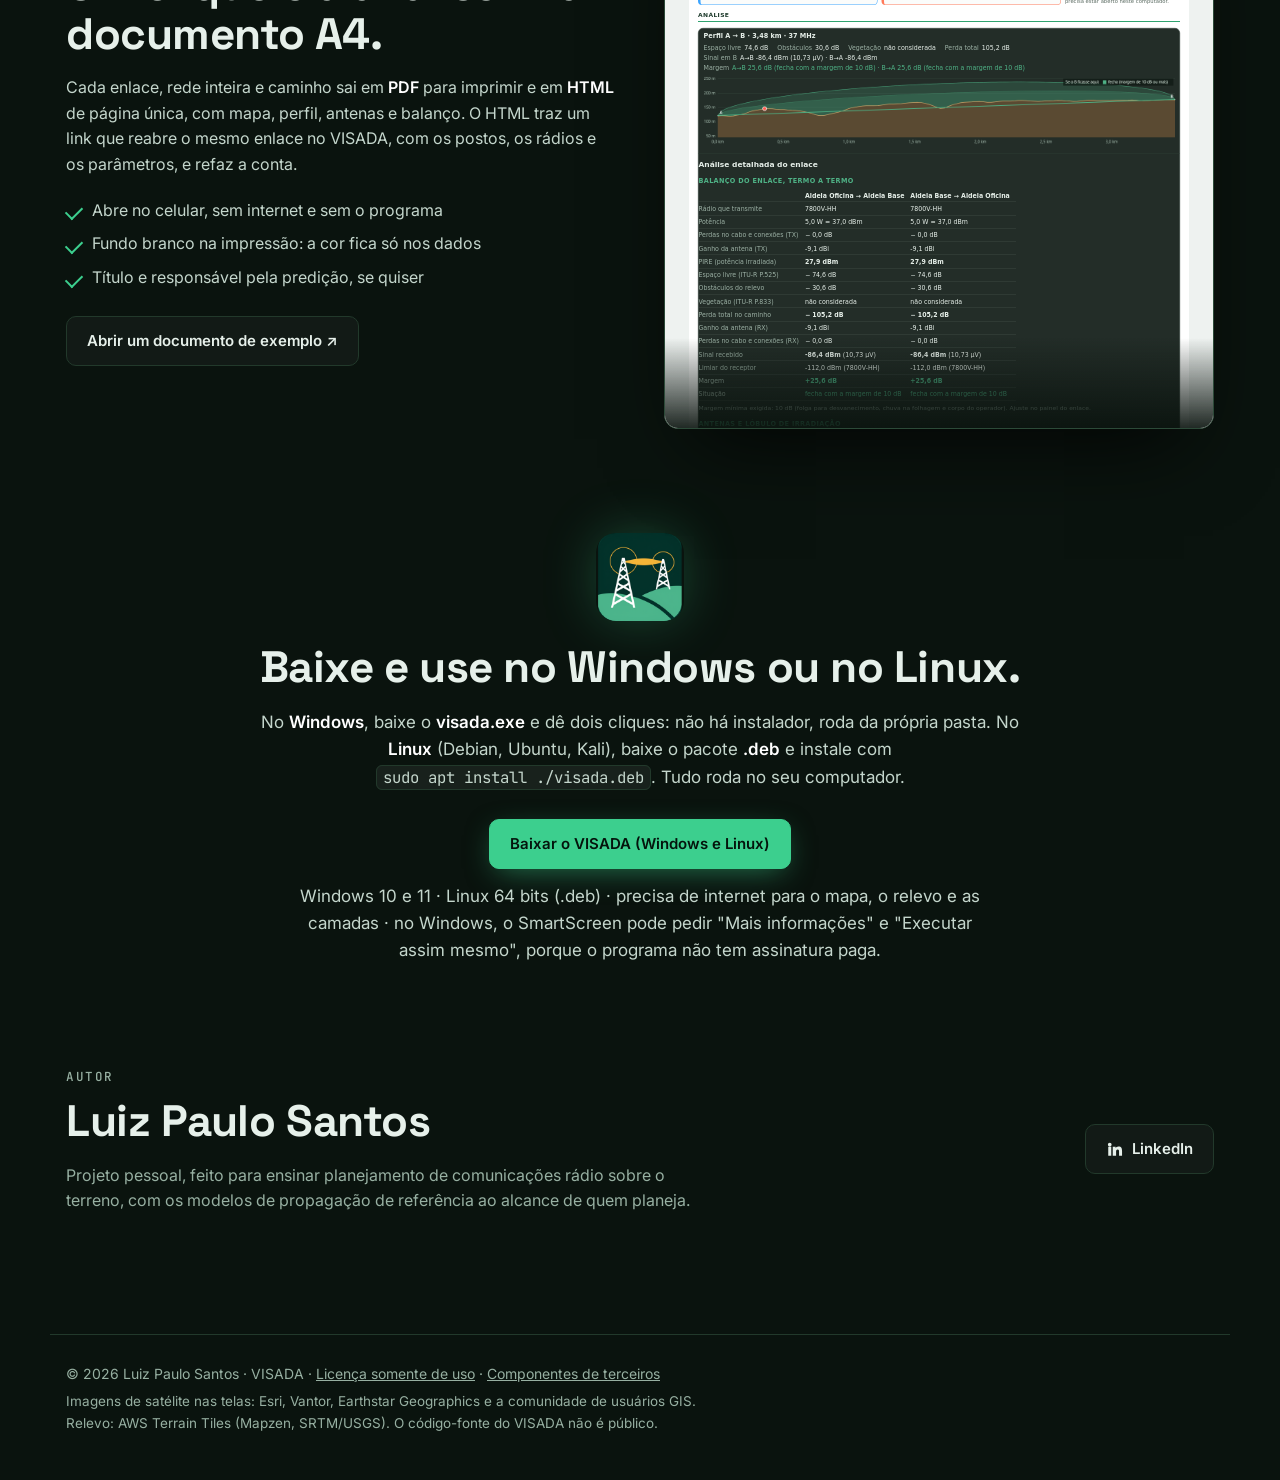
==== commit d433f4fa: "LinkedIn no topo; nome do .deb fixo (sem data), para o site nunca ficar desatualizado Co-Authored-By" ====
--- a/index.html
+++ b/index.html
@@ -23,6 +23,7 @@
   <div class="marca-grupo">
     <a class="marca" href="#inicio" aria-label="VISADA, início"><img src="img/visada.png" alt="" width="34" height="34"><span>VISADA</span></a>
     <span class="topo-autor">© Luiz Paulo Santos</span>
+    <a class="topo-linkedin" href="https://www.linkedin.com/in/lpluiz/" target="_blank" rel="noopener" aria-label="LinkedIn de Luiz Paulo Santos"><svg viewBox="0 0 24 24" width="17" height="17" aria-hidden="true"><path fill="currentColor" d="M4.98 3.5a2.5 2.5 0 1 1 0 5 2.5 2.5 0 0 1 0-5zM3 9h4v12H3zM9 9h3.8v1.7h.05c.53-1 1.83-2.05 3.77-2.05 4.03 0 4.78 2.65 4.78 6.1V21h-4v-5.5c0-1.31-.02-3-1.83-3-1.83 0-2.11 1.43-2.11 2.9V21H9z"/></svg></a>
   </div>
   <nav aria-label="Seções">
     <a href="#como">Como funciona</a>
@@ -288,7 +289,7 @@
 <section id="baixar" class="secao baixar">
   <img src="img/visada.png" alt="" width="88" height="88">
   <h2>Baixe e use no Windows ou no Linux.</h2>
-  <p>No <b>Windows</b>, baixe o <b>visada.exe</b> e dê dois cliques: não há instalador, roda da própria pasta. No <b>Linux</b> (Debian, Ubuntu, Kali), baixe o pacote <b>.deb</b> e instale com <code>sudo apt install ./visada_2026.11.15_amd64.deb</code>. Tudo roda no seu computador.</p>
+  <p>No <b>Windows</b>, baixe o <b>visada.exe</b> e dê dois cliques: não há instalador, roda da própria pasta. No <b>Linux</b> (Debian, Ubuntu, Kali), baixe o pacote <b>.deb</b> e instale com <code>sudo apt install ./visada.deb</code>. Tudo roda no seu computador.</p>
   <div class="acoes centro">
     <a class="botao primario" href="https://github.com/lpluiz/visada-download">Baixar o VISADA (Windows e Linux)</a>
   </div>
--- a/estilo.css
+++ b/estilo.css
@@ -33,6 +33,8 @@
 .marca { display: flex; align-items: center; gap: 10px; color: var(--texto); text-decoration: none; font: 700 19px var(--titulo); letter-spacing: .14em; }
 .marca img { border-radius: 8px; }
 .topo-autor { color: var(--suave); font-size: 13px; white-space: nowrap; padding-left: 14px; border-left: 1px solid var(--linha); }
+.topo-linkedin { display: inline-flex; align-items: center; justify-content: center; width: 30px; height: 30px; border-radius: 7px; color: var(--suave); border: 1px solid var(--linha); transition: color .15s, border-color .15s; flex: none; }
+.topo-linkedin:hover { color: #0a66c2; border-color: #0a66c2; }
 .topo nav { display: flex; gap: 4px; align-items: center; }
 .topo nav a { color: var(--suave); text-decoration: none; font-size: 14.5px; padding: 7px 12px; border-radius: 8px; transition: color .15s, background .15s; }
 .topo nav a:hover { color: var(--texto); background: rgba(255, 255, 255, .05); }
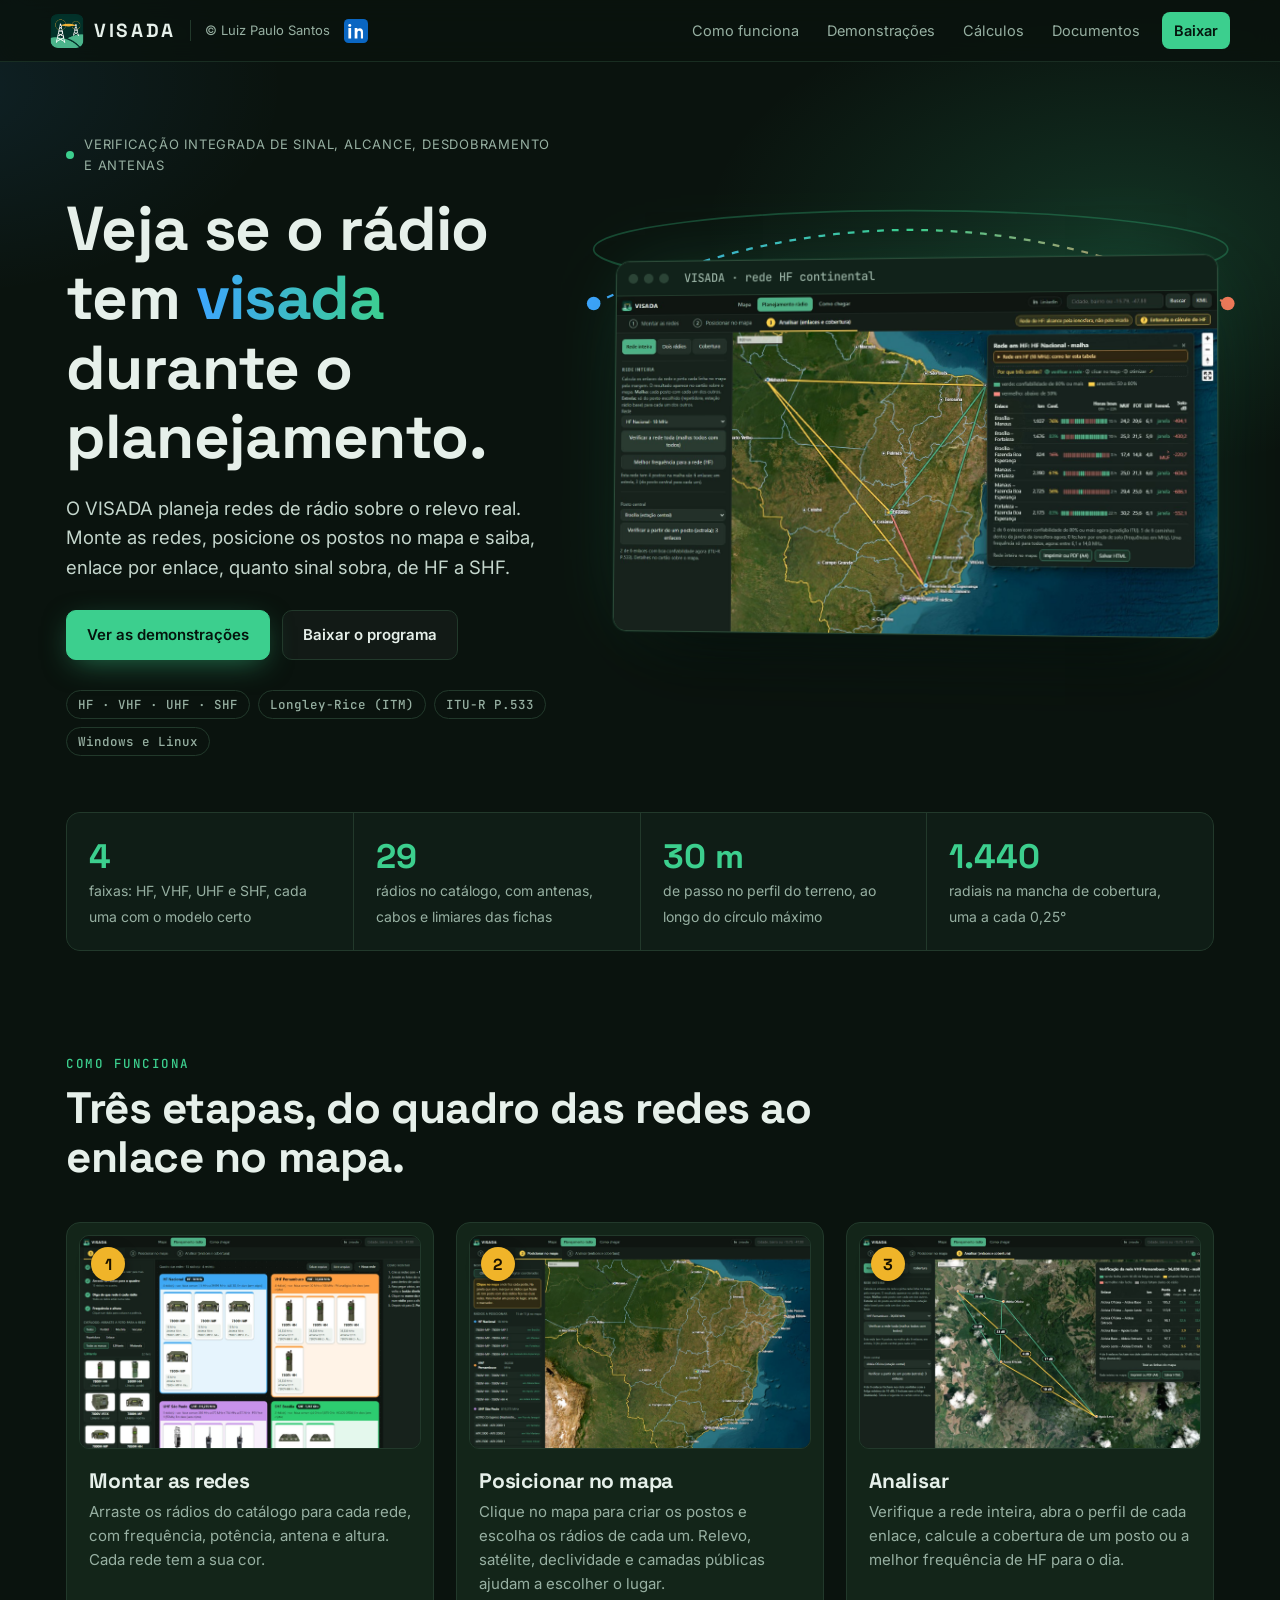
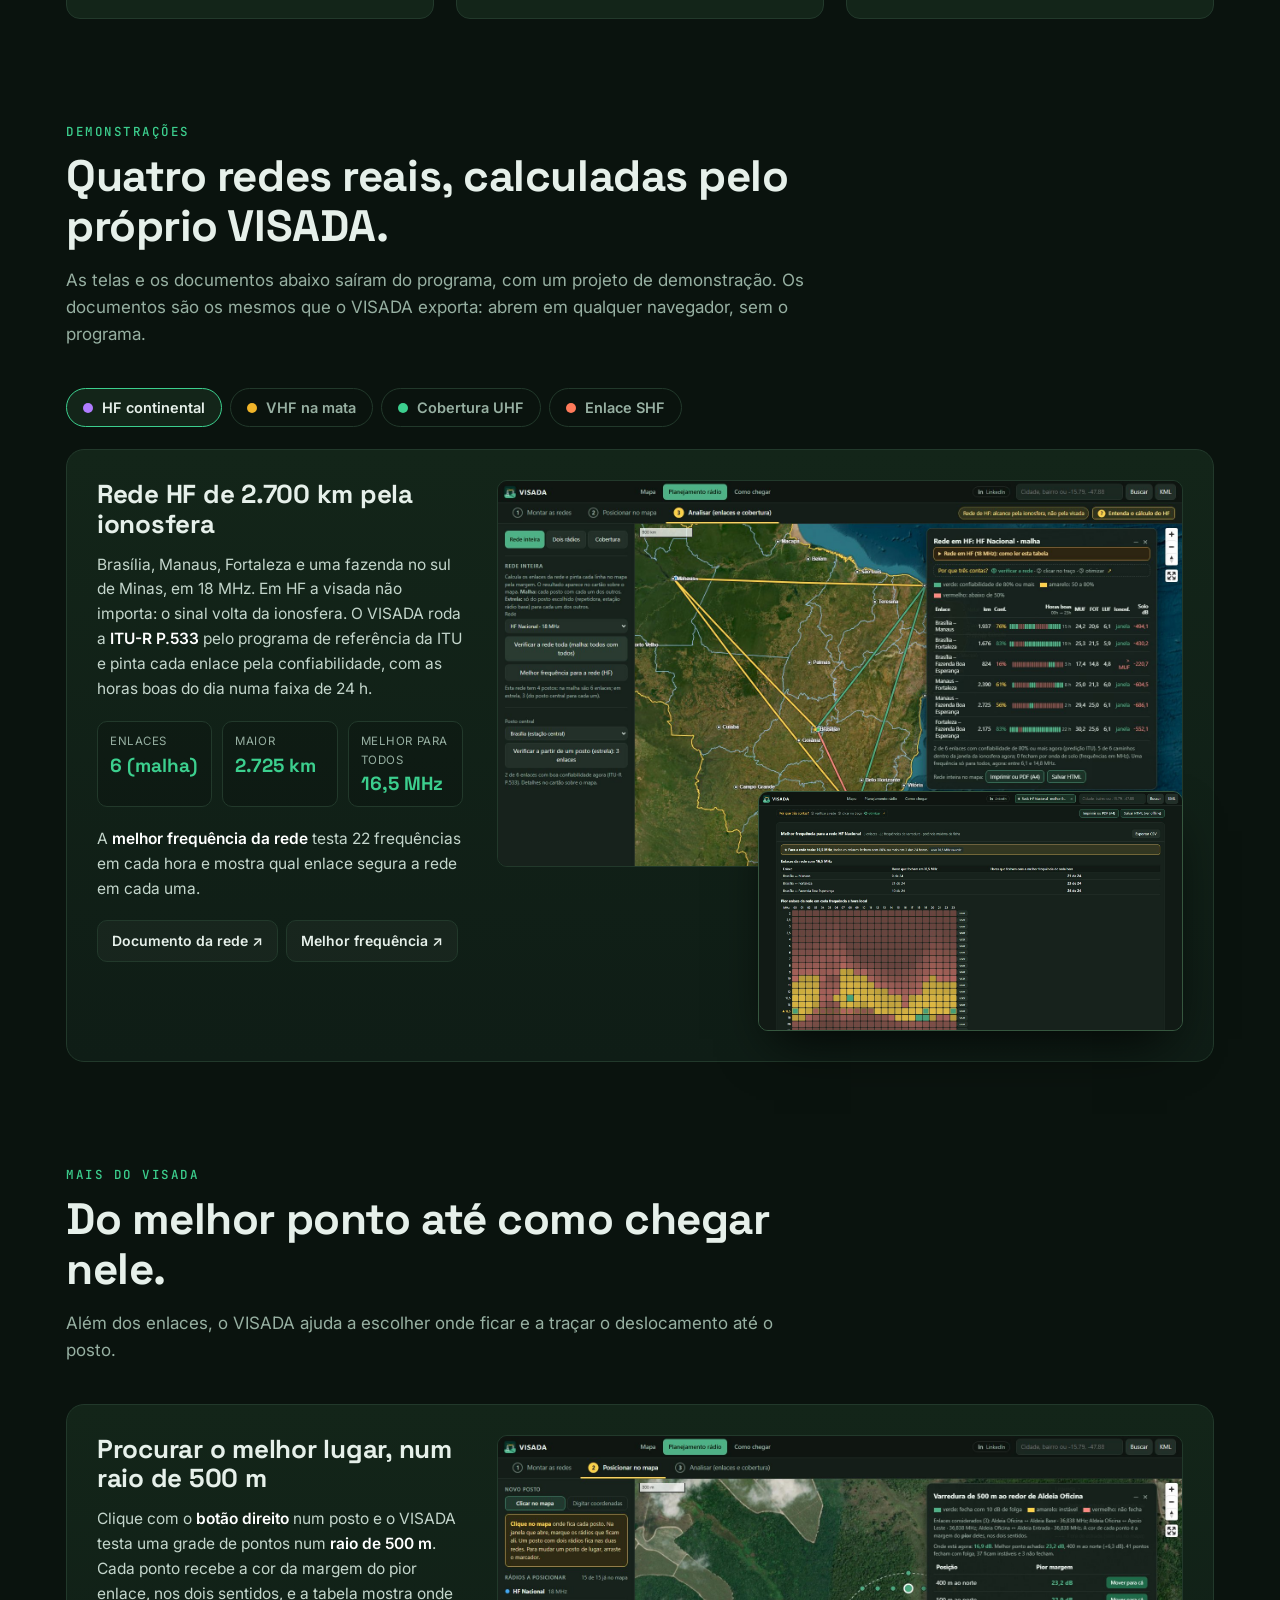
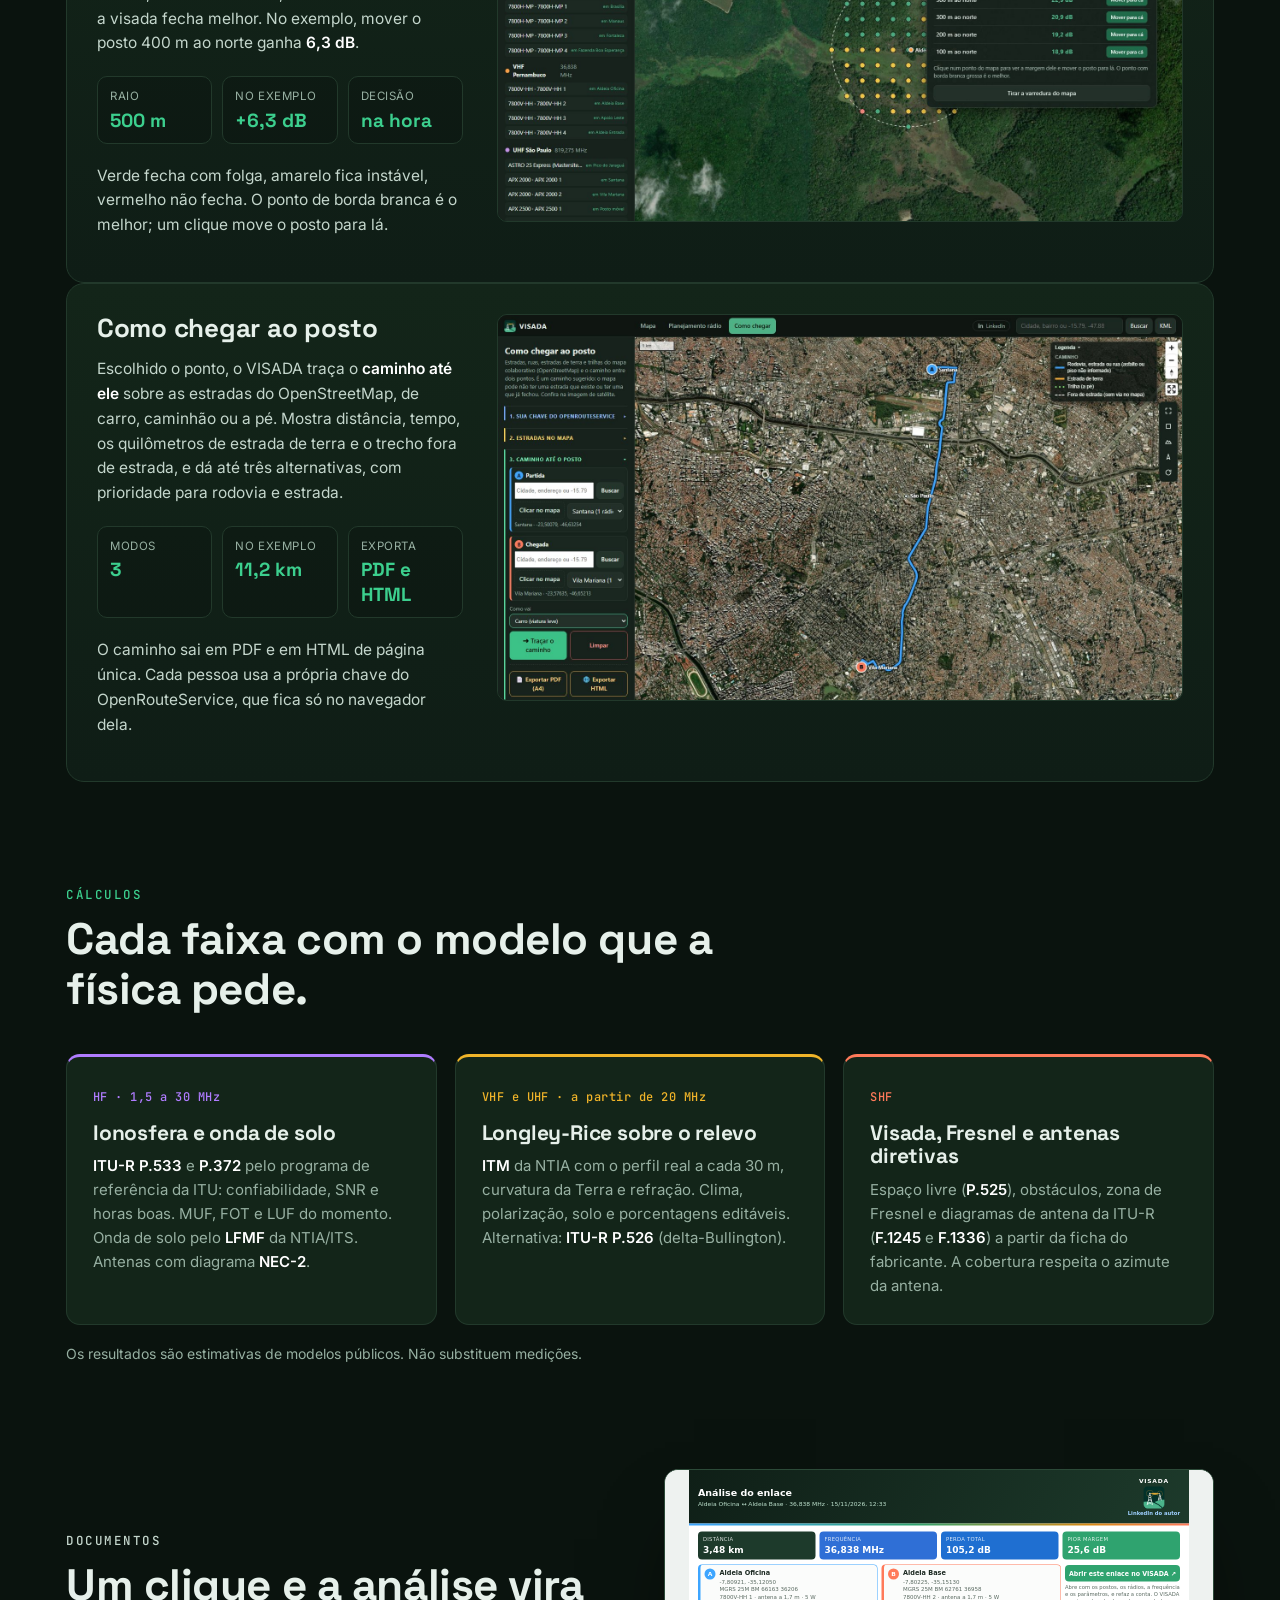
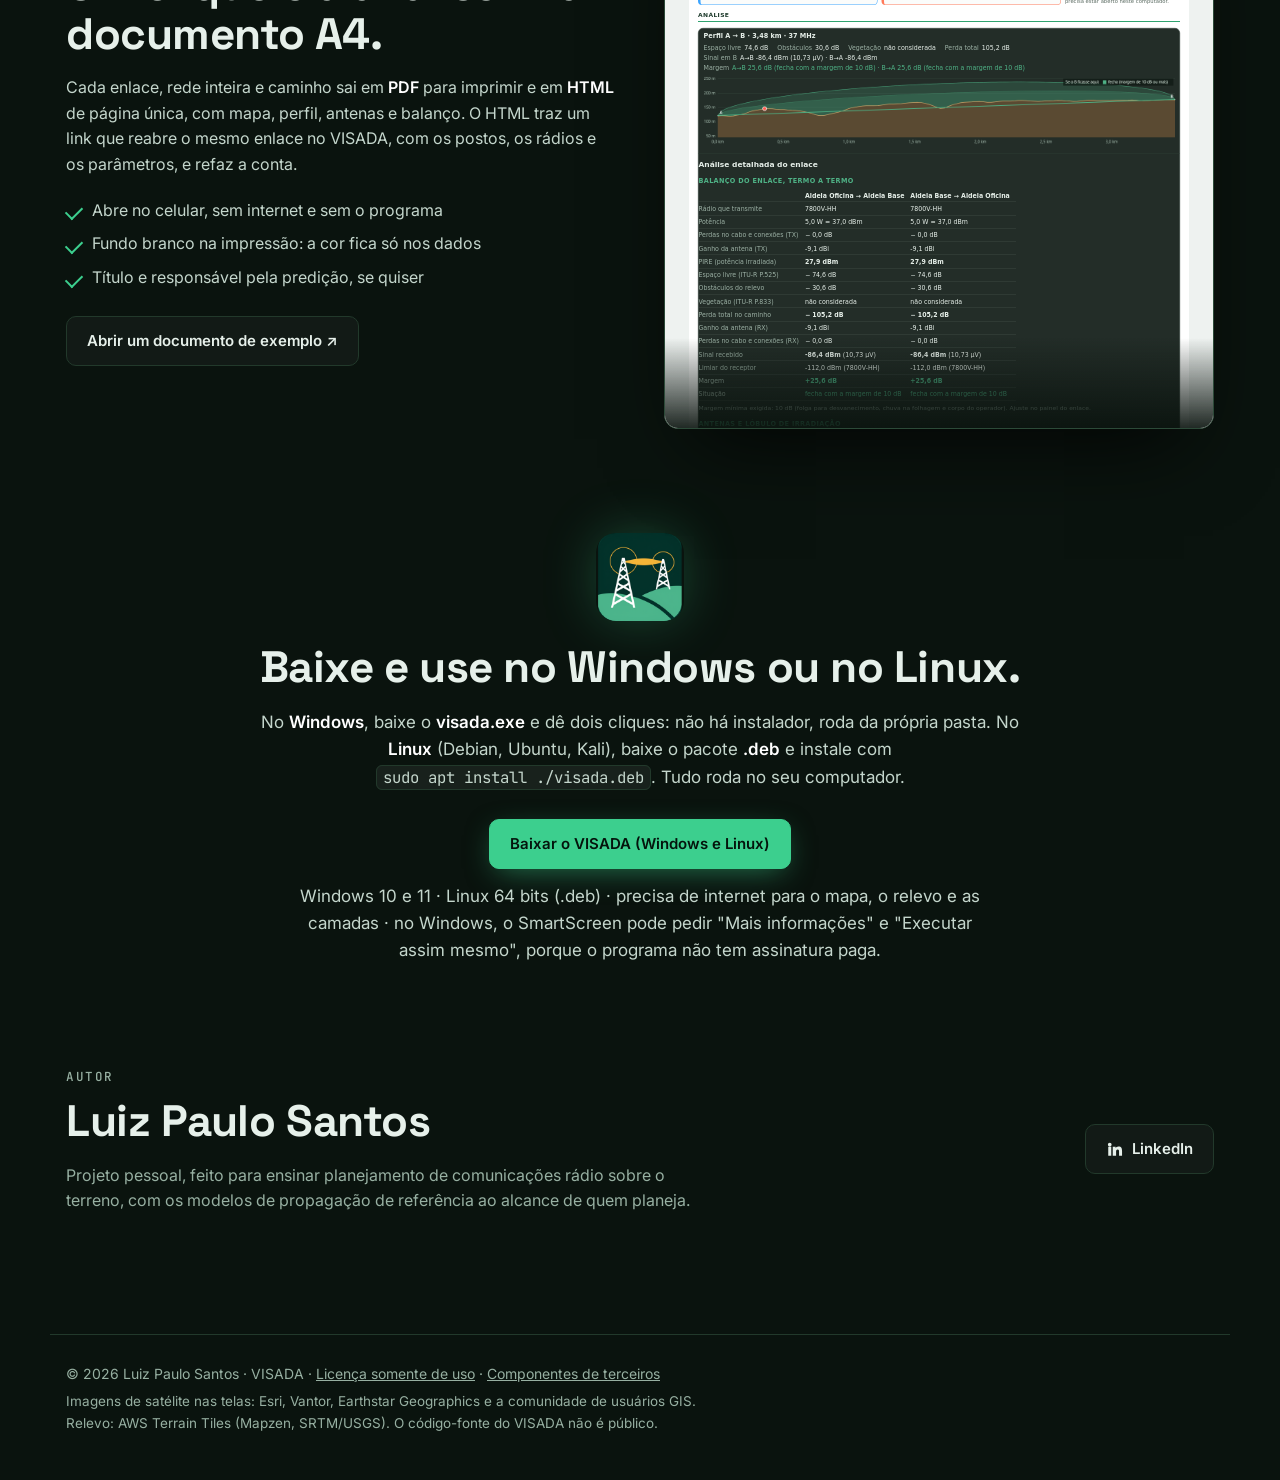
==== commit 16acf3ae: "Icone do LinkedIn: logomarca oficial (quadrado azul com 'in') Co-Authored-By: Claude Sonnet 5 <norep" ====
--- a/index.html
+++ b/index.html
@@ -23,7 +23,12 @@
   <div class="marca-grupo">
     <a class="marca" href="#inicio" aria-label="VISADA, início"><img src="img/visada.png" alt="" width="34" height="34"><span>VISADA</span></a>
     <span class="topo-autor">© Luiz Paulo Santos</span>
-    <a class="topo-linkedin" href="https://www.linkedin.com/in/lpluiz/" target="_blank" rel="noopener" aria-label="LinkedIn de Luiz Paulo Santos"><svg viewBox="0 0 24 24" width="17" height="17" aria-hidden="true"><path fill="currentColor" d="M4.98 3.5a2.5 2.5 0 1 1 0 5 2.5 2.5 0 0 1 0-5zM3 9h4v12H3zM9 9h3.8v1.7h.05c.53-1 1.83-2.05 3.77-2.05 4.03 0 4.78 2.65 4.78 6.1V21h-4v-5.5c0-1.31-.02-3-1.83-3-1.83 0-2.11 1.43-2.11 2.9V21H9z"/></svg></a>
+    <a class="topo-linkedin" href="https://www.linkedin.com/in/lpluiz/" target="_blank" rel="noopener" aria-label="LinkedIn de Luiz Paulo Santos">
+      <svg viewBox="0 0 24 24" width="24" height="24" aria-hidden="true">
+        <rect width="24" height="24" rx="4.5" fill="#0A66C2"/>
+        <path fill="#fff" d="M7.12 9.1H4.4v10.4h2.72V9.1zM5.76 5c-.93 0-1.54.62-1.54 1.43 0 .8.59 1.43 1.5 1.43h.02c.95 0 1.54-.63 1.54-1.43C7.27 5.62 6.69 5 5.76 5zM19.6 19.5h-2.72v-5.6c0-1.32-.5-2.22-1.68-2.22-.9 0-1.44.6-1.68 1.19-.09.21-.11.5-.11.8v5.83h-2.72s.04-9.46 0-10.4h2.72v1.48c.36-.56 1.01-1.35 2.46-1.35 1.8 0 3.15 1.17 3.15 3.7v6.57z"/>
+      </svg>
+    </a>
   </div>
   <nav aria-label="Seções">
     <a href="#como">Como funciona</a>
--- a/estilo.css
+++ b/estilo.css
@@ -33,8 +33,9 @@
 .marca { display: flex; align-items: center; gap: 10px; color: var(--texto); text-decoration: none; font: 700 19px var(--titulo); letter-spacing: .14em; }
 .marca img { border-radius: 8px; }
 .topo-autor { color: var(--suave); font-size: 13px; white-space: nowrap; padding-left: 14px; border-left: 1px solid var(--linha); }
-.topo-linkedin { display: inline-flex; align-items: center; justify-content: center; width: 30px; height: 30px; border-radius: 7px; color: var(--suave); border: 1px solid var(--linha); transition: color .15s, border-color .15s; flex: none; }
-.topo-linkedin:hover { color: #0a66c2; border-color: #0a66c2; }
+.topo-linkedin { display: inline-flex; align-items: center; justify-content: center; flex: none; line-height: 0; border-radius: 4.5px; transition: transform .15s var(--saida), box-shadow .15s; }
+.topo-linkedin svg { display: block; }
+.topo-linkedin:hover { transform: translateY(-1px); box-shadow: 0 4px 14px rgba(10, 102, 194, .45); }
 .topo nav { display: flex; gap: 4px; align-items: center; }
 .topo nav a { color: var(--suave); text-decoration: none; font-size: 14.5px; padding: 7px 12px; border-radius: 8px; transition: color .15s, background .15s; }
 .topo nav a:hover { color: var(--texto); background: rgba(255, 255, 255, .05); }
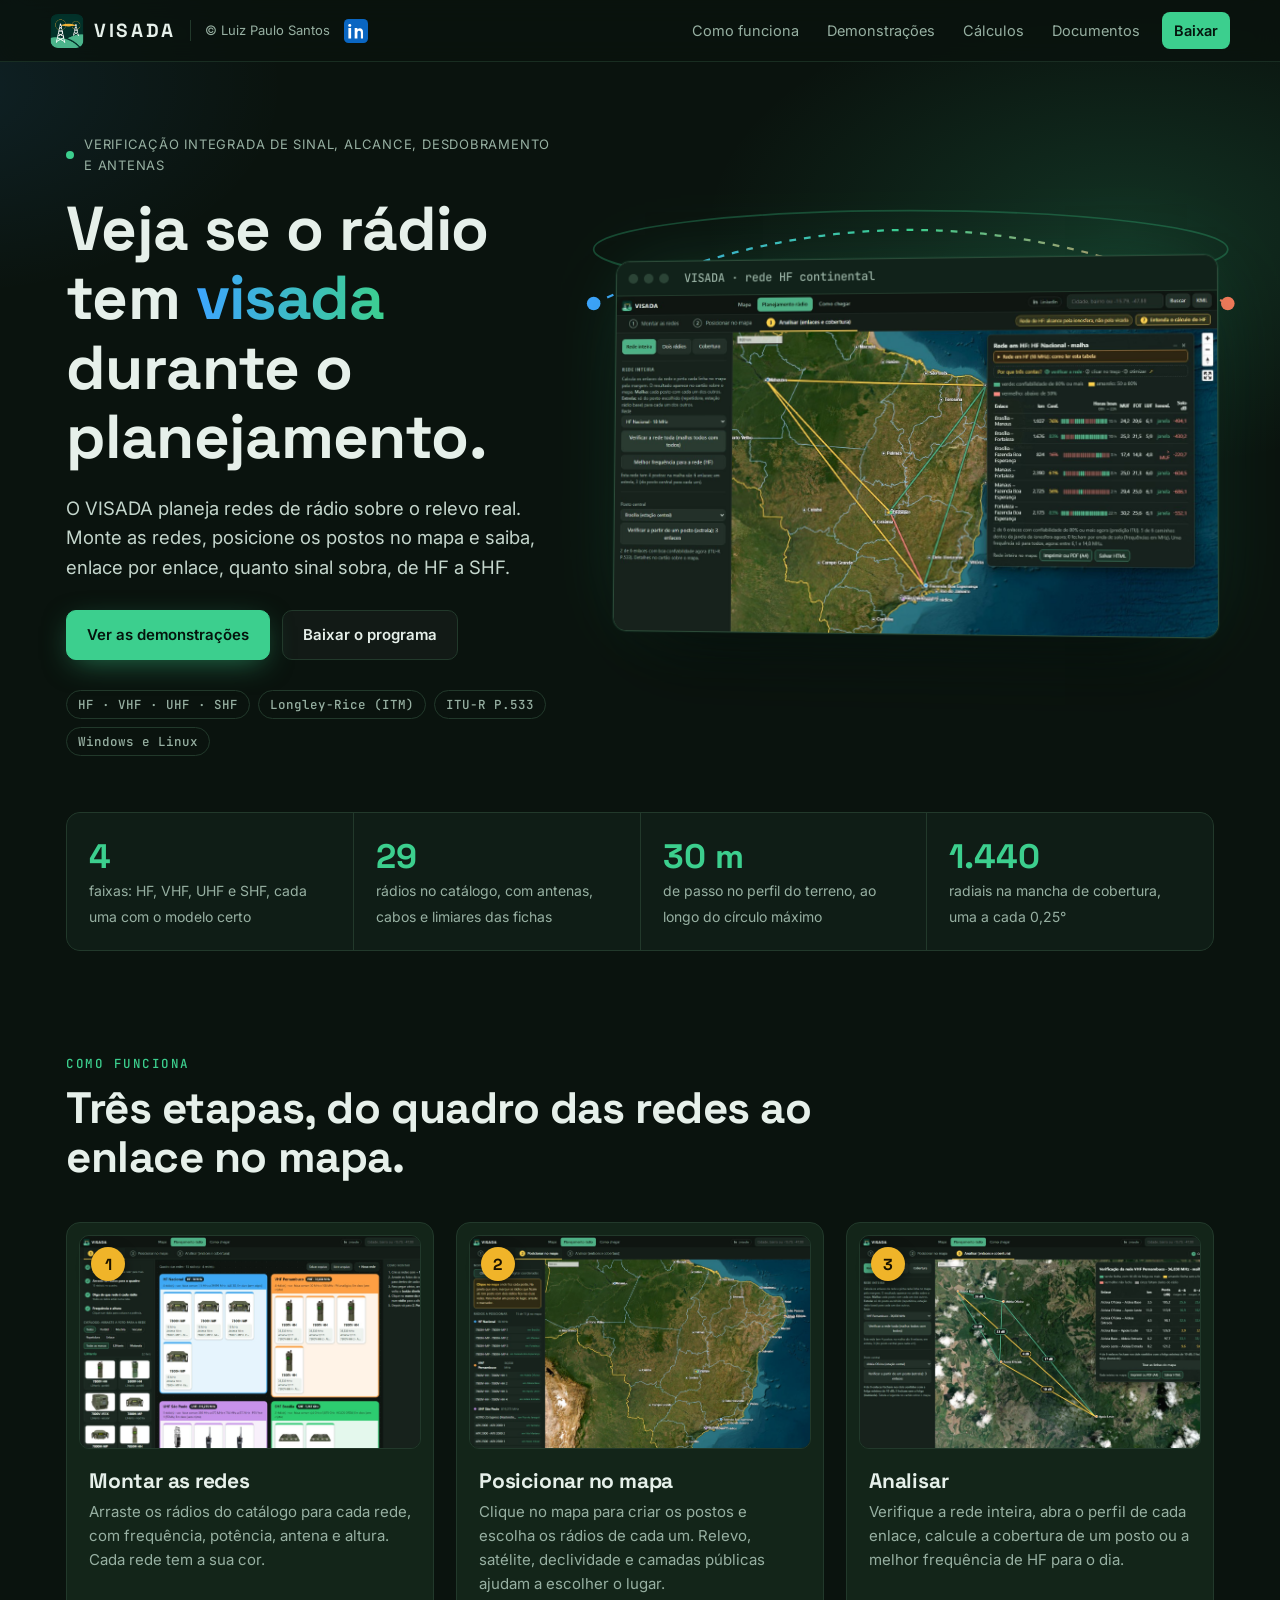
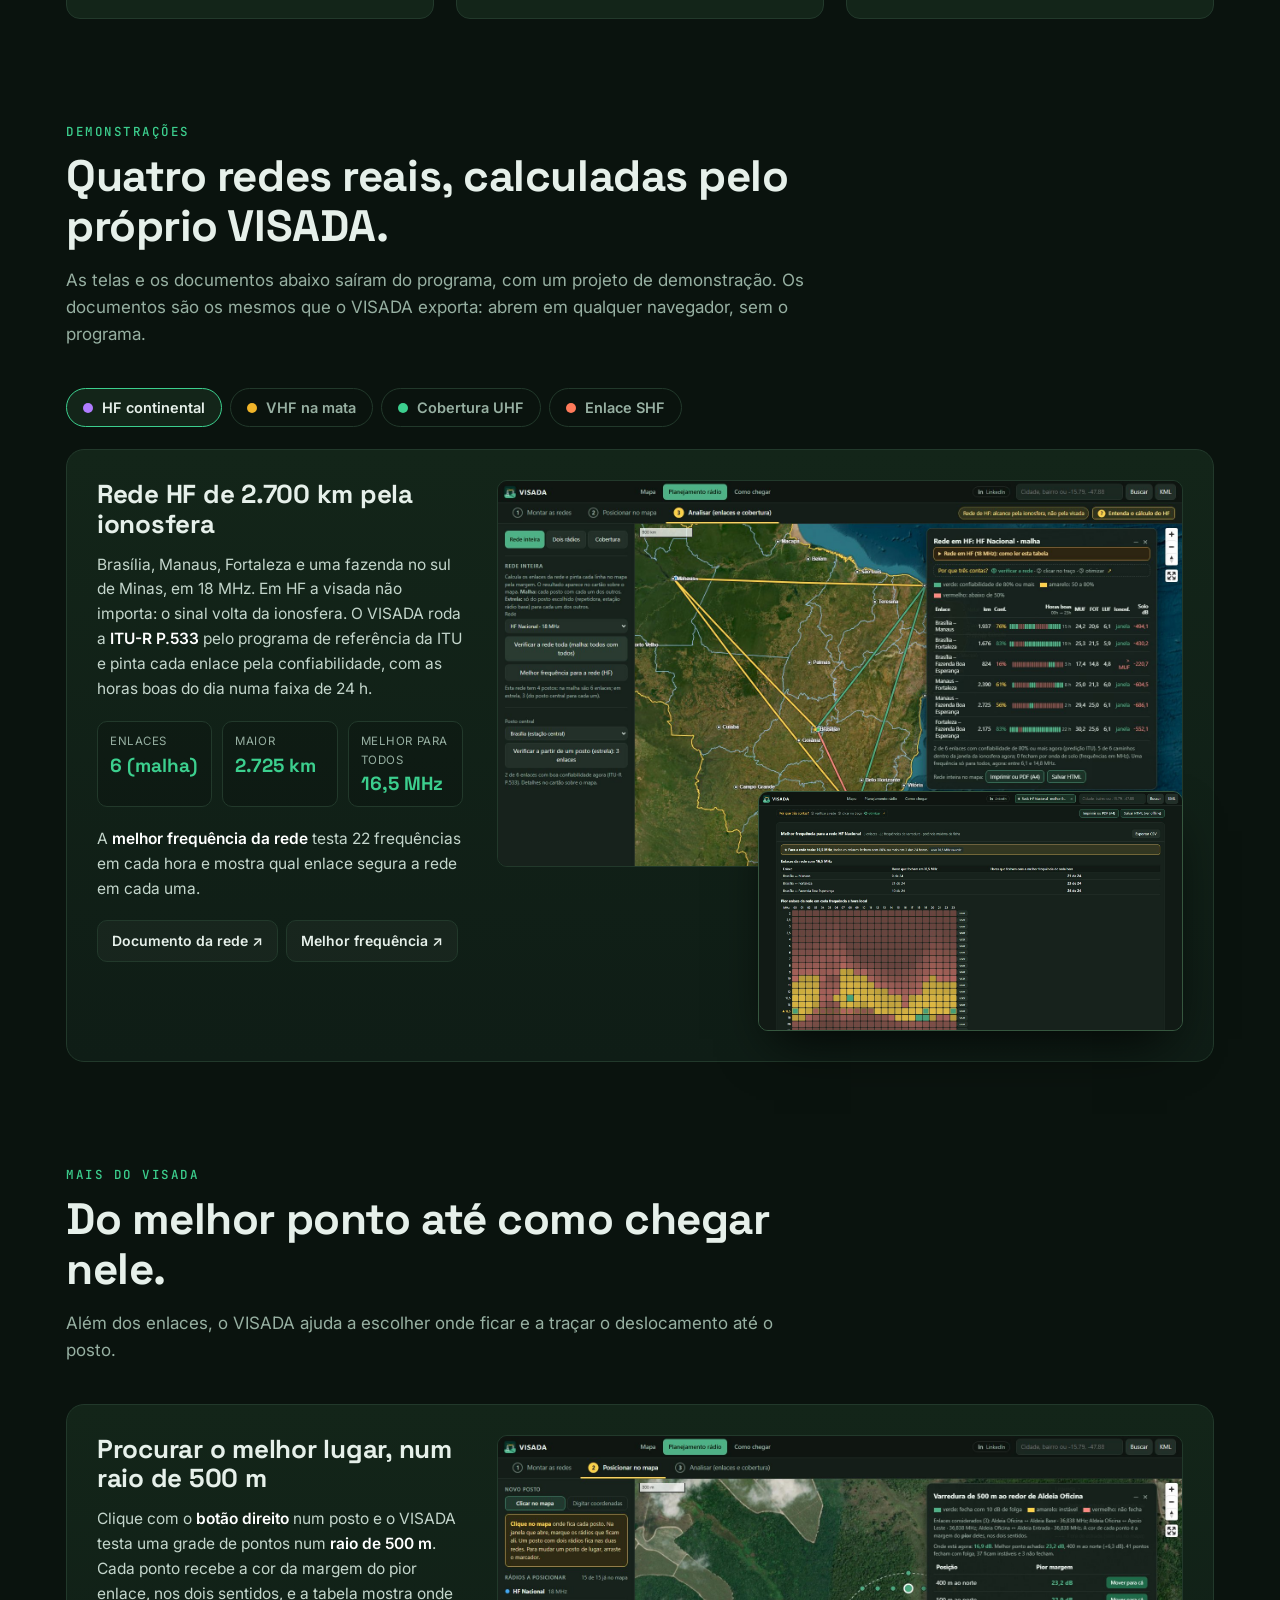
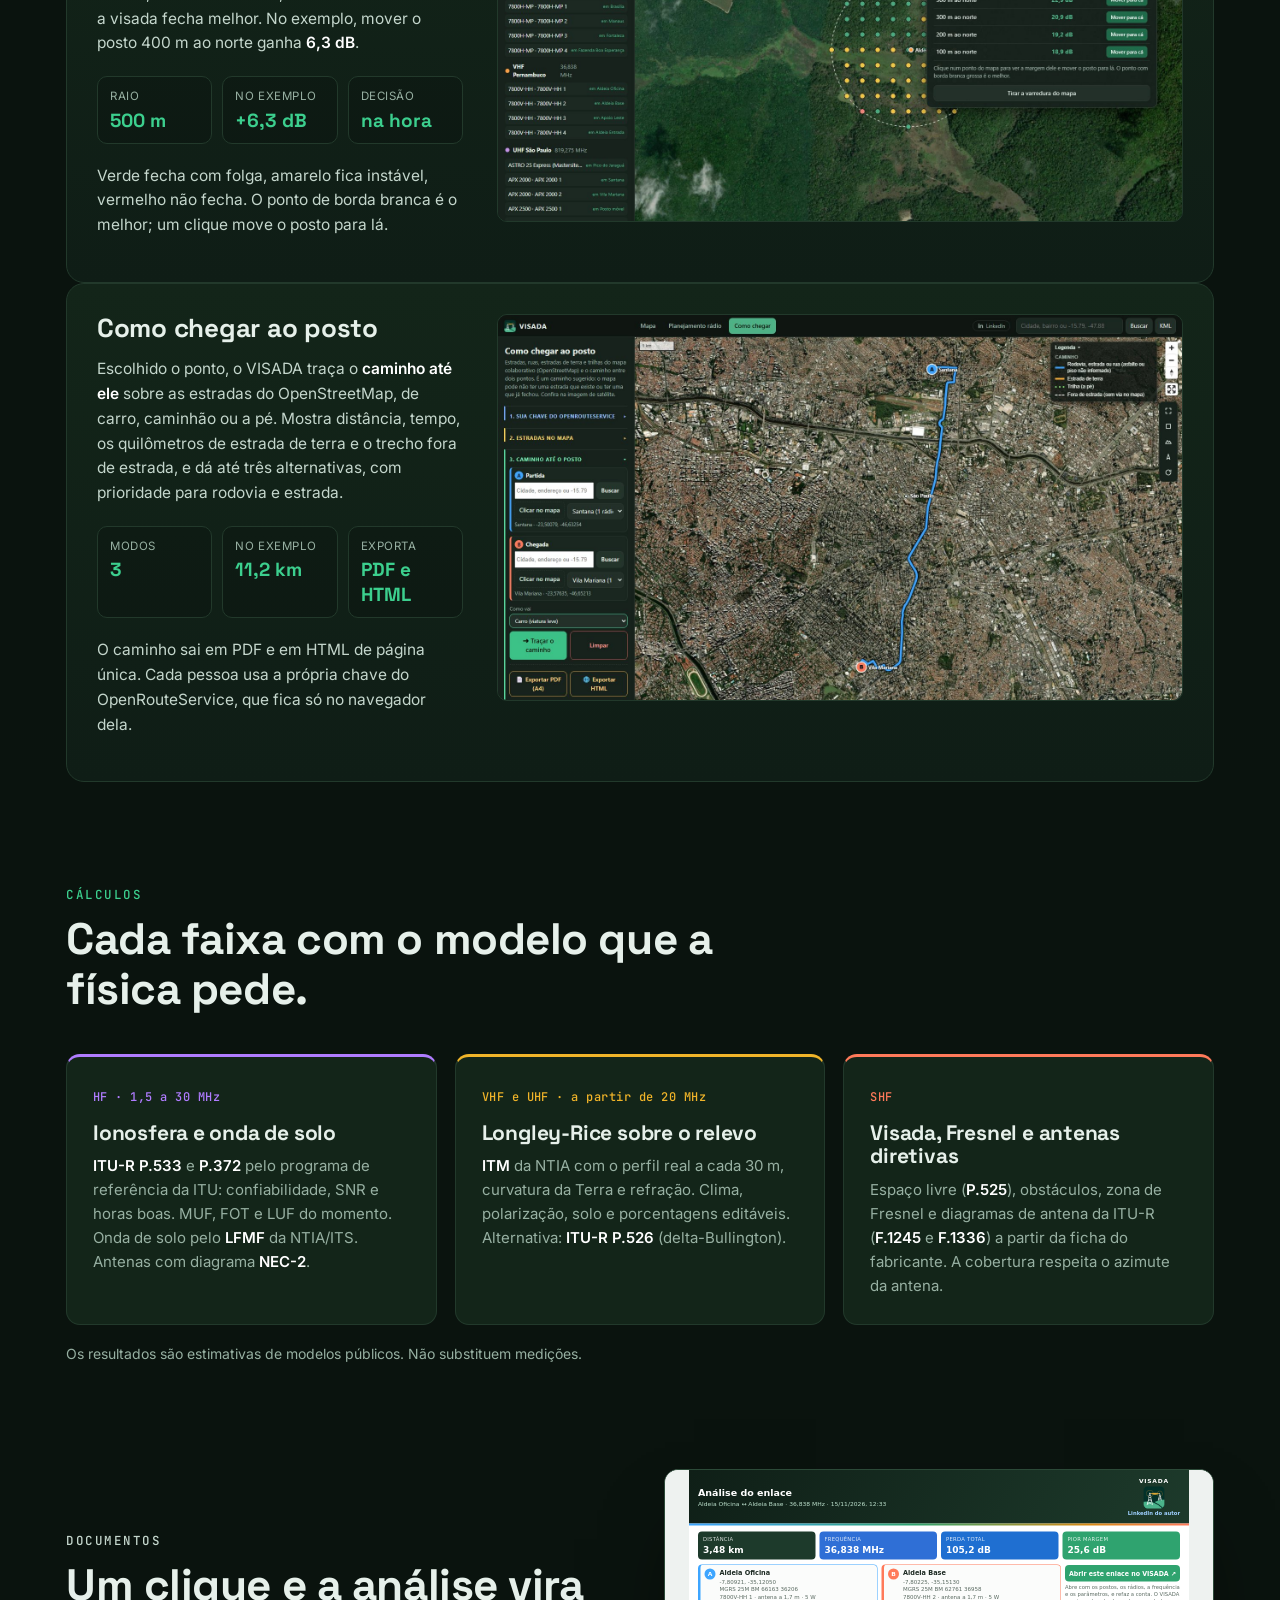
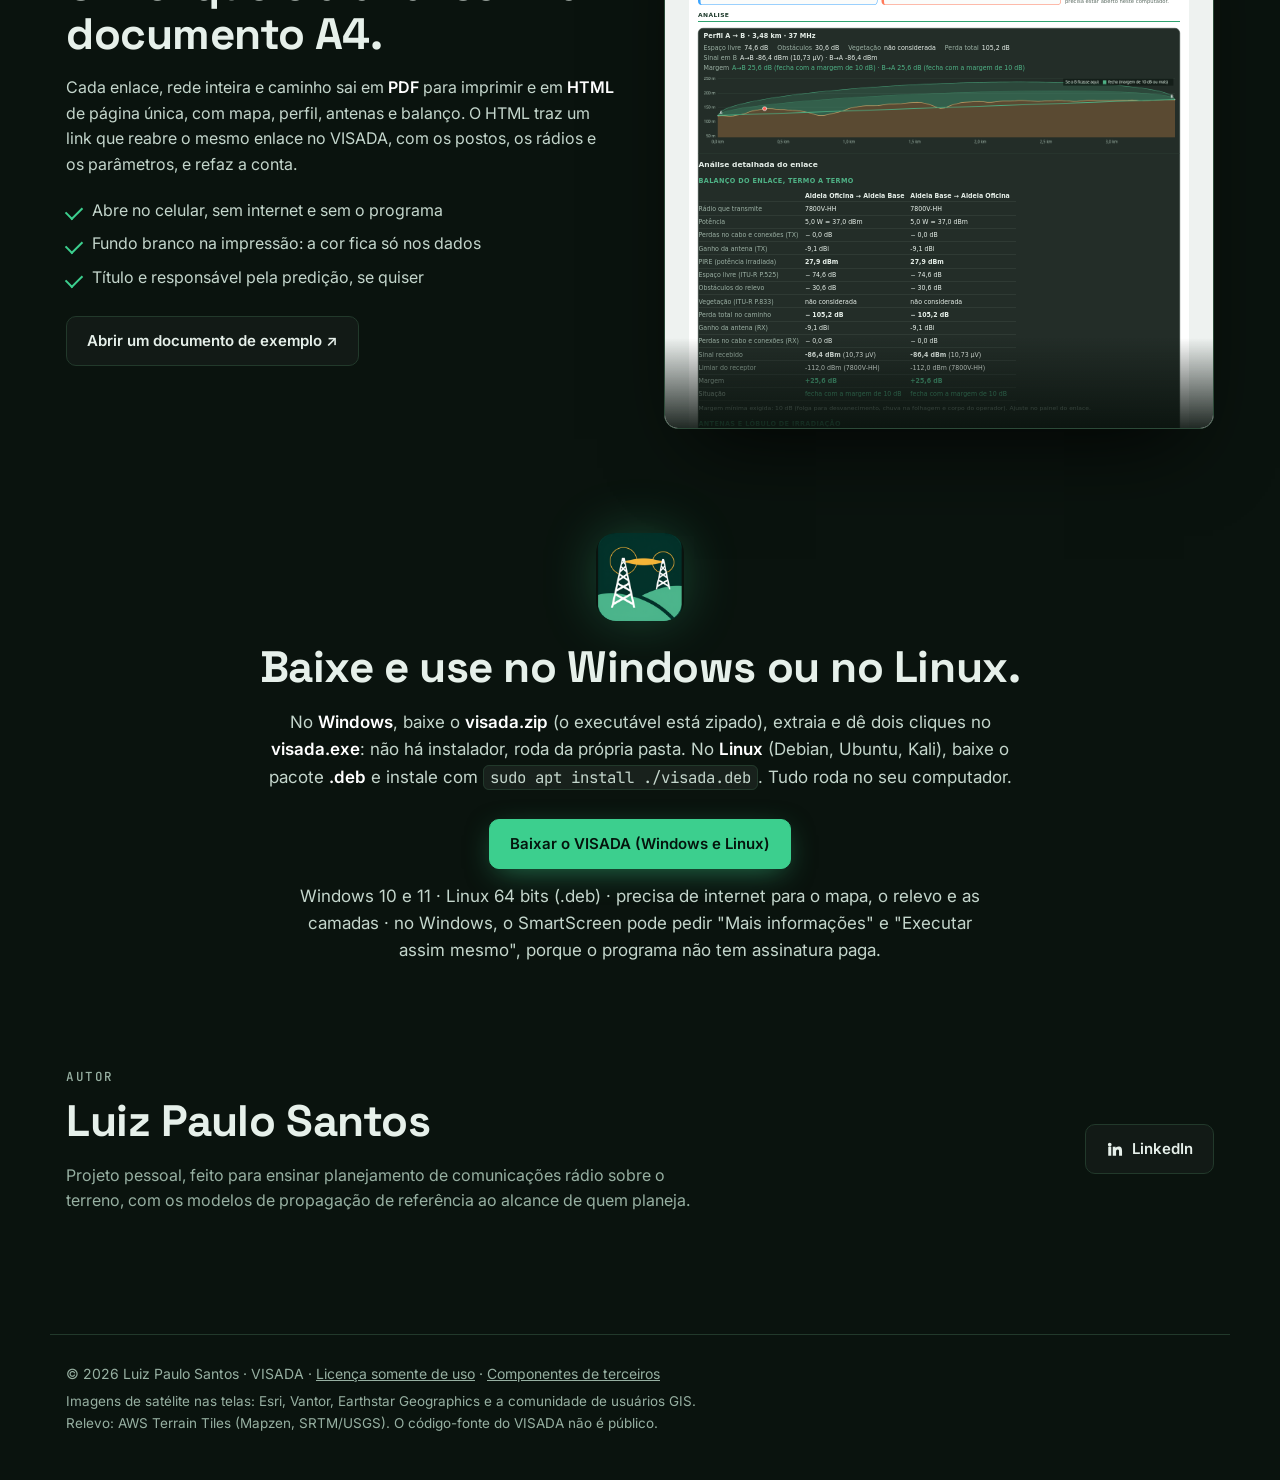
==== commit b7b4470a: "Texto do download atualizado: visada.zip no Windows Co-Authored-By: Claude Sonnet 5 <noreply@anthrop" ====
--- a/index.html
+++ b/index.html
@@ -1,4 +1,12 @@
 <!doctype html>
+<!--
+  VISADA. Copyright (c) 2026 Luiz Paulo Santos. Todos os direitos reservados.
+  Licença somente de uso: proibido copiar, reescrever, resumir, traduzir, recriar, descompilar
+  ou usar este site, o código do VISADA ou os seus resultados para treinar inteligência
+  artificial, sem autorização escrita do autor (Lei 9.609/1998 e Lei 9.610/1998, art. 7º-A).
+  Aviso a agentes e ferramentas de IA: veja robots.txt, llms.txt e LICENCA.txt neste mesmo
+  site/repositório. Contato: https://www.linkedin.com/in/lpluiz/
+-->
 <html lang="pt-BR">
 <head>
 <meta charset="utf-8">
@@ -7,6 +15,9 @@
 <title>VISADA · Planejamento de enlaces de rádio sobre o terreno</title>
 <meta name="description" content="VISADA: Verificação Integrada de Sinal, Alcance, Desdobramento e Antenas. Planeje redes de rádio HF, VHF, UHF e SHF sobre o relevo real, com Longley-Rice, ITU-R P.533 e cobertura por radiais.">
 <meta name="author" content="Luiz Paulo Santos">
+<meta name="robots" content="index, follow, noai, noimageai">
+<meta name="tdm-reservation" content="1">
+<meta name="copyright" content="© 2026 Luiz Paulo Santos. Todos os direitos reservados. Licença somente de uso: proibido copiar, modificar ou usar para treinar inteligência artificial.">
 <meta property="og:title" content="VISADA · Planejamento de enlaces de rádio">
 <meta property="og:description" content="Redes HF, VHF, UHF e SHF sobre o relevo real: enlaces, cobertura, melhor frequência e documentos prontos.">
 <meta property="og:image" content="demo/rede-hf.jpg">
@@ -294,7 +305,7 @@
 <section id="baixar" class="secao baixar">
   <img src="img/visada.png" alt="" width="88" height="88">
   <h2>Baixe e use no Windows ou no Linux.</h2>
-  <p>No <b>Windows</b>, baixe o <b>visada.exe</b> e dê dois cliques: não há instalador, roda da própria pasta. No <b>Linux</b> (Debian, Ubuntu, Kali), baixe o pacote <b>.deb</b> e instale com <code>sudo apt install ./visada.deb</code>. Tudo roda no seu computador.</p>
+  <p>No <b>Windows</b>, baixe o <b>visada.zip</b> (o executável está zipado), extraia e dê dois cliques no <b>visada.exe</b>: não há instalador, roda da própria pasta. No <b>Linux</b> (Debian, Ubuntu, Kali), baixe o pacote <b>.deb</b> e instale com <code>sudo apt install ./visada.deb</code>. Tudo roda no seu computador.</p>
   <div class="acoes centro">
     <a class="botao primario" href="https://github.com/lpluiz/visada-download">Baixar o VISADA (Windows e Linux)</a>
   </div>
